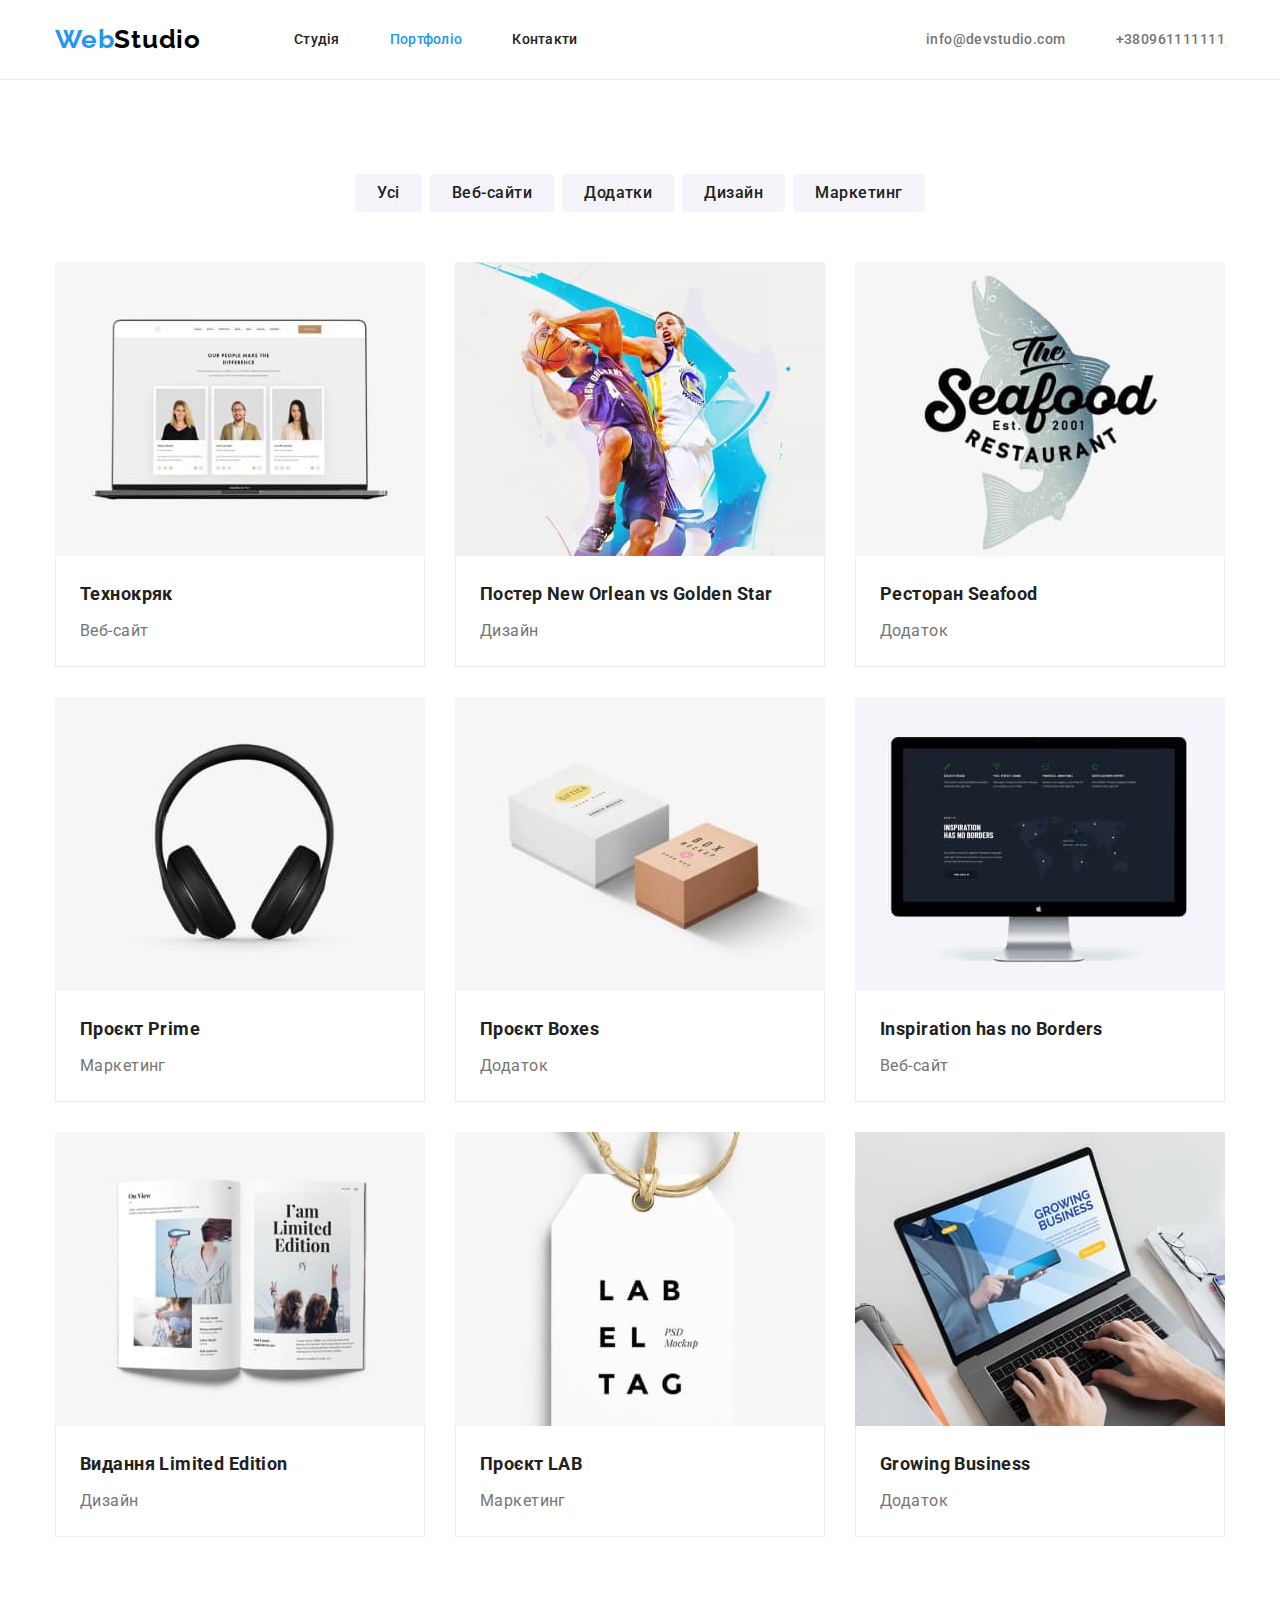
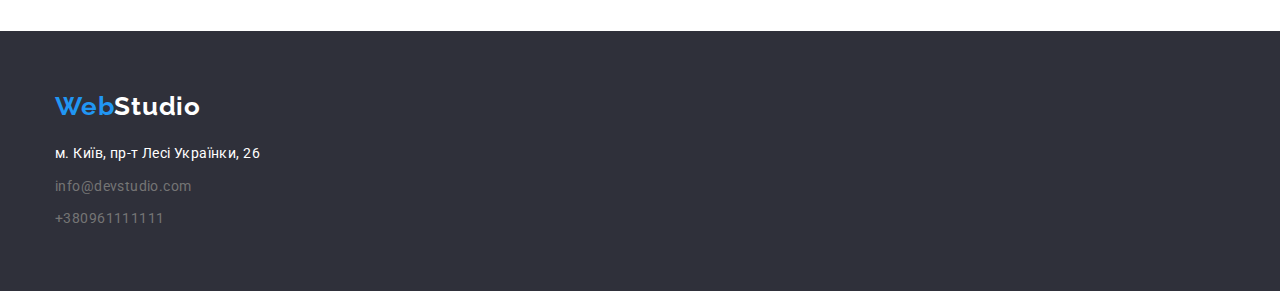
==== portfolio.html @ 1582611f "клоновано репозиторій з ДЗ-3" ====
<!DOCTYPE html>
<html lang="uk">

<head>
    <meta charset="UTF-8">
    <meta http-equiv="X-UA-Compatible" content="IE=edge">
    <meta name="viewport" content="width=device-width, initial-scale=1.0">
    
    <title>Портфоліо</title>
    <link rel="preconnect" href="https://fonts.googleapis.com">
    <link rel="preconnect" href="https://fonts.gstatic.com" crossorigin>
    <link href="https://fonts.googleapis.com/css2?family=Raleway:wght@700&family=Roboto:wght@400;500;700;900&display=swap" rel="stylesheet">
    <link rel="stylesheet" href="https://cdnjs.cloudflare.com/ajax/libs/modern-normalize/1.1.0/modern-normalize.min.css">
    <link rel="stylesheet" href="./css/style.css" />
</head>

<body class="body">
    <!--Шапка-->
    <header class="header-container">
        <div class="container container-items">
            <a class="logoweb link" href="./index.html">Web<span class="logostudio">Studio</span>
            </a>
    
            <nav class="navigation">
                <ul class="navigation-items">
                    <li><a class="navigation-link link" href="./index.html">Студія</a></li>
                    <li><a class="navigation-link link current" href="./portfolio.html">Портфоліо</a></li>
                    <li><a class="navigation-link link" href="">Контакти</a></li>
                </ul>
            </nav>
    
            <ul class="header-contacts">
                <li><a class="header-mail link" href=mailto:info@devstudio.com>info@devstudio.com</a></li>
                <li><a class="header-tel link" href=tel:+380961111111>+380961111111</a></li>
            </ul>
        </div>
    </header>

    <main>
        
        <!--Фільтр-->
        <section class="allworks section">
            <div class="container">
            <h1 class="visually-hidden">Наші роботи</h1>
            <ul class="filterbuttons">
                <li class="filterbutton-item"><button type="button" class="filterbutton">Усі</button></li>
                <li class="filterbutton-item"><button type="button" class="filterbutton">Веб-сайти</button></li>
                <li class="filterbutton-item"><button type="button" class="filterbutton">Додатки</button></li>
                <li class="filterbutton-item"><button type="button" class="filterbutton">Дизайн</button></li>
                <li class="filterbutton-item"><button type="button" class="filterbutton">Маркетинг</button></li>
            </ul>

        <!--Всі роботи-->
            
            <ul class="example-items">
                <li class="example">
                    <a class="link" href="">
                    <img src="./images/workphoto1.jpg" alt="зображення веб-сайт" width="370">
                        <div class="exampletext">
                            <h2 class="allworks-titles">Технокряк</h2>
                            <p class="allworks-p">Веб-сайт</p>
                        </div>
                    </a>
                </li>
                <li class="example">
                    <a class="link" href="">
                    <img src="./images/workphoto2.jpg" alt="зображення дизайн" width="370">
                        <div class="exampletext">
                            <h2 class="allworks-titles">Постер New Orlean vs Golden Star</h2>
                            <p class="allworks-p">Дизайн</p>
                        </div>
                    </a>
                </li>
                <li class="example">
                    <a class="link" href="/">
                    <img src="./images/workphoto3.jpg" alt="зображення додаток" width="370">
                        <div class="exampletext">
                            <h2 class="allworks-titles">Ресторан Seafood</h2>
                            <p class="allworks-p">Додаток</p>
                        </div>
                    </a>
                </li>
                <li class="example">
                    <a class="link" href="/">
                    <img src="./images/workphoto4.jpg" alt="зображення маркетинг" width="370">
                        <div class="exampletext">
                            <h2 class="allworks-titles">Проєкт Prime</h2>
                            <p class="allworks-p">Маркетинг</p>
                        </div>
                    </a>
                </li class="example">
                <li class="example">
                    <a class="link" href="/">
                    <img src="./images/workphoto5.jpg" alt="зображення додаток" width="370">
                        <div class="exampletext">
                            <h2 class="allworks-titles">Проєкт Boxes</h2>
                            <p class="allworks-p">Додаток</p>
                        </div>
                    </a>
                </li>
                <li class="example">
                    <a class="link" href="/">
                    <img src="./images/workphoto6.jpg" alt="зображення веб-сайт" width="370">
                        <div class="exampletext">
                            <h2 class="allworks-titles">Inspiration has no Borders</h2>
                            <p class="allworks-p">Веб-сайт</p>
                        </div>
                    </a>
                </li>
                <li class="example">
                    <a class="link" href="/">
                    <img src="./images/workphoto7.jpg" alt="зображення дизайн" width="370">
                        <div class="exampletext">
                            <h2 class="allworks-titles">Видання Limited Edition</h2>
                        <p class="allworks-p">Дизайн</p>
                        </div>
                    </a>
                </li>
                <li class="example">
                    <a class="link" href="/">
                    <img src="./images/workphoto8.jpg" alt="зображення маркетинг" width="370">
                        <div class="exampletext">
                            <h2 class="allworks-titles">Проєкт LAB</h2>
                            <p class="allworks-p">Маркетинг</p>
                        </div>
                    </a>
                </li>
                <li class="example">
                    <a class="link" href="/">
                    <img src="./images/workphoto9.jpg" alt="зображення додаток" width="370">
                        <div class="exampletext">
                            <h2 class="allworks-titles">Growing Business</h2>
                            <p class="allworks-p">Додаток</p>
                        </div>
                    </a>
                </li>
            </ul>
            </div>
        </section>
    </main>

    <!--Підвал-->
    <footer class="footer">
        <div class="container">
            <a class="footer-logoweb link" href="./index.html">Web<span class="footer-logostudio">Studio</span>
            </a>
            <address>
                <ul>
                    <li class="contactlist-item"><a class="contact-link link" href="https://goo.gl/maps/CPtrU1FHBa2aNyZL9"
                            target="_blank" rel="noopener noreferrer nofollow">
                            м. Київ, пр-т Лесі Українки, 26</a></li>
                    <li class="contactlist-item">
                        <a class="contact-list link" href="mailto:info@devstudio.com">info@devstudio.com</a>
                    </li>
                    <li class="contactlist-item"><a class="contact-list link" href="tel:+380961111111">+380961111111</a></li>
                </ul>
            </address>
        </div>
    </footer>
    
    
    </body>
    
    </html>
---- css/style.css ----
:root {
    --titletext-color: #212121;
    --p-color: #757575;
    --hover-color: #2196F3;
    --textwhite-color: #ffffff;
    --backgroundfilter-color: #EEEEEE;
       
    --noname-color: #000000;
    --noname-color: #F5F4FA;
    --noname-color: #FFFFFF 60%;
    --noname-color: #2F303A;
    --headerline-color: #ECECEC;
}

body{
    font-family: 'Roboto', 'Raleway', sans-serif;
    background-color: #ffffff;
    color: #757575;
    font-size: 14px;
    letter-spacing: 0.03em;
}

ul,h2,p{
    list-style: none;
    margin: 0;
    padding: 0;
}

img{
    display: block;
    margin: 0;
    padding: 0;
    max-width: 100%;
    height: auto;
}

.section{
    padding-top: 94px;
    padding-bottom: 94px;
}

.container{
    margin-left: auto;
    margin-right: auto;
    width: 1200px;
    padding: 0 15px;
}

.link{
    text-decoration: none;
}
.visually-hidden {
    position: absolute;
    width: 1px;
    height: 1px;
    margin: -1px;
    border: 0;
    padding: 0;
    white-space: nowrap;
    clip-path: inset(100%);
    clip: rect(0 0 0 0);
    overflow: hidden;
}

.secondary-title{
    font-weight: 700;
    font-size: 36px;
    line-height: 1.16;
    color: var(--titletext-color);
    margin-top: 0;
    margin-bottom: 50px;
    text-align: center;
}

.logoweb{
    font-family: 'Raleway';
    font-weight: 700;
    font-size: 26px;
    line-height: 1.19;
    letter-spacing: 0.03em;
    color: #2196F3;
}
.logostudio{
    color: #000000;
}

.navigation{
margin-left: 93px;
}
.navigation-items{
    font-weight: 500;
    font-size: 14px;
    line-height: 1.14;
    letter-spacing: 0.02em;
    color: var(--titletext-color);
    display: flex;
    gap: 50px;
}

.navigation-link{
    font-weight: 500;
    font-size: 14px;
    line-height: 1.14;
    letter-spacing: 0.02em;
    color: var(--titletext-color);
    padding-top: 32px;
    padding-bottom: 32px;
}
.navigation-link:hover,
.navigation-link:focus{
    color: var(--hover-color);
}
.current{
   color: #2196F3;
}


.contact-list:hover,
.contact-list:focus,
.contact-link:hover,
.contact-link:focus,
.header-mail:hover,
.header-mail:focus,
.header-tel:hover,
.header-tel:focus{
    color: var(--hover-color);
}
.header-contacts{
    display: flex;
    margin-left: auto;
    gap: 50px;
}
.header-mail,
.header-tel{
    font-style: normal;
    font-weight: 500;
    font-size: 14px;
    line-height: 1.71;
    letter-spacing: 0.03em;
    color: var(--p-color);
    padding-top: 32px;
    padding-bottom: 32px;
}
.header-container{
    display: flex;
    border-bottom: 1px solid var(--headerline-color);
    height: 80px;
}
.container-items{
    display: flex;
    align-items: center;
}

.hero{
    background-color: #2F303A;
    padding: 200px 0;
    
}
.herotext{
    font-weight: 900;
    font-size: 44px;
    line-height: 1.36;
    letter-spacing: 0.06em;
    text-transform: uppercase;
    text-align: center;
    width: 696px;
    color: var(--textwhite-color);
    margin-top: 0;
    margin-bottom: 30px;
    margin-left: auto;
    margin-right: auto;
}

.button{
    font-family: inherit;
    background: #2196F3;     
    font-weight: 700;
    font-size: 16px;
    line-height: 1.87;
    letter-spacing: 0.06em;
    color: var(--textwhite-color);
    cursor: pointer;
    padding: 10px 32px;
    border: 0;
    border-radius: 4px;  
    display: block;
    margin-left: auto;
    margin-right: auto;
}

.button:hover,
.button:focus{
    background: #188CE8;;
}

.benefits-titles{
    font-weight: 700;
    font-size: 14px;
    line-height: 1.14;
    letter-spacing: 0.03em;
    text-transform: uppercase;
    color: var(--titletext-color);
    margin-top: 0;
    margin-bottom: 10px;
    padding: 0;
}
.benefits-p{
    font-weight: 400;
    font-size: 14px;
    line-height: 1.71;
    letter-spacing: 0.03em;
}
.benefits-container{
    width: 270px;
}
.benefits-items{
    display: flex;
    justify-content: space-between;
}
.benefits-container:not(:first-child){
    margin-left: 30px;
}
.ourteamtext{
    padding: 30px 0;
}
.ourteam-titles{
    font-weight: 500;
    font-size: 16px;
    line-height: 1.18;
    letter-spacing: 0.03em;
    color: var(--titletext-color);
    margin-top: 0;
    margin-bottom: 10px;
}
.ourworks{
    padding-top: 0;
}
.works-items{
    display: flex;
    justify-content: space-between;
}
.works-item:not(:first-child) {
    margin-left: 30px;
}
.ourteam{
    background-color: #F5F4FA;
}
.ourteam-p{
    font-weight: 400;
    font-size: 16px;
    line-height: 1.18;
    letter-spacing: 0.03em;
}
.specialist {
    width: 270px;
    text-align: center;
    background: #FFFFFF;
    box-shadow: 0px 1px 3px rgba(0, 0, 0, 0.12), 0px 1px 1px rgba(0, 0, 0, 0.14), 0px 2px 1px rgba(0, 0, 0, 0.2);
    border-radius: 0px 0px 4px 4px;
}
.specialist:not(:first-child) {
    margin-left: 30px;
}
.specialists{
    display: flex;
}

.example-items{
    display: flex;
    flex-wrap: wrap;
}
.example{
width: 370px;
margin-left: 30px;
margin-bottom: 30px;
}
.example:nth-child(3n+1){
margin-left: 0;
}
.example:nth-child(n+7) {
    margin-bottom: 0;}
.exampletext{
    padding: 20px 24px;
    border: 1px solid var(--backgroundfilter-color);
    border-top: none;
}
.filterbuttons{
    display: flex;
    margin-bottom: 50px;
    justify-content: center;
}
.filterbutton-item:not(:first-child) {
    margin-left: 8px;
}
.filterbutton{
    font-family: inherit;
    font-weight: 500;
    font-size: 16px;
    line-height: 1.62;
    text-align: center;
    letter-spacing: 0.03em;
    background-color: #F5F4FA;
    color: var(--titletext-color);
    cursor: pointer;
    border-radius: 4px;
    border: 0;
    padding: 6px 22px;
}
.filterbutton:hover,
.filterbutton:focus{
    background-color: #2196F3;
    color: var(--textwhite-color);
}
 
.footer{
    background-color: #2F303A;
    padding: 60px 0;
}
.footer-logoweb{
font-family: 'Raleway';
font-weight: 700;
font-size: 26px;
line-height: 1.19;
letter-spacing: 0.03em;
color: #2196F3;
margin-bottom: 20px;
display: block;
}
.footer-logostudio {
    color: var(--textwhite-color);
}

.logostudio-footer{
    font-family: 'Raleway';
    font-weight: 700;
    font-size: 26px;
    line-height: 1.19;
    letter-spacing: 0.03em;
    color: var(--textwhite-color);
}
.contact-list {
    font-style: normal;
    font-weight: 400;
    font-size: 14px;
    line-height: 1.71;
    letter-spacing: 0.03em;
    color: var(--p-color);
    display: block;
}
.contactlist-item:not(:first-child) {
    margin-top: 9px;
}
.contact-link {
    font-style: normal;
    font-weight: 400;
    font-size: 14px;
    line-height: 1.71;
    letter-spacing: 0.03em;
    color: var(--textwhite-color);
}

.allworks-titles{
font-style: normal;
font-weight: 700;
font-size: 18px;
line-height: 2;
color: var(--titletext-color);
margin-bottom: 4px;
}

.allworks-p{
font-weight: 400;
font-size: 16px;
line-height: 1.87;
color: var(--p-color);
}
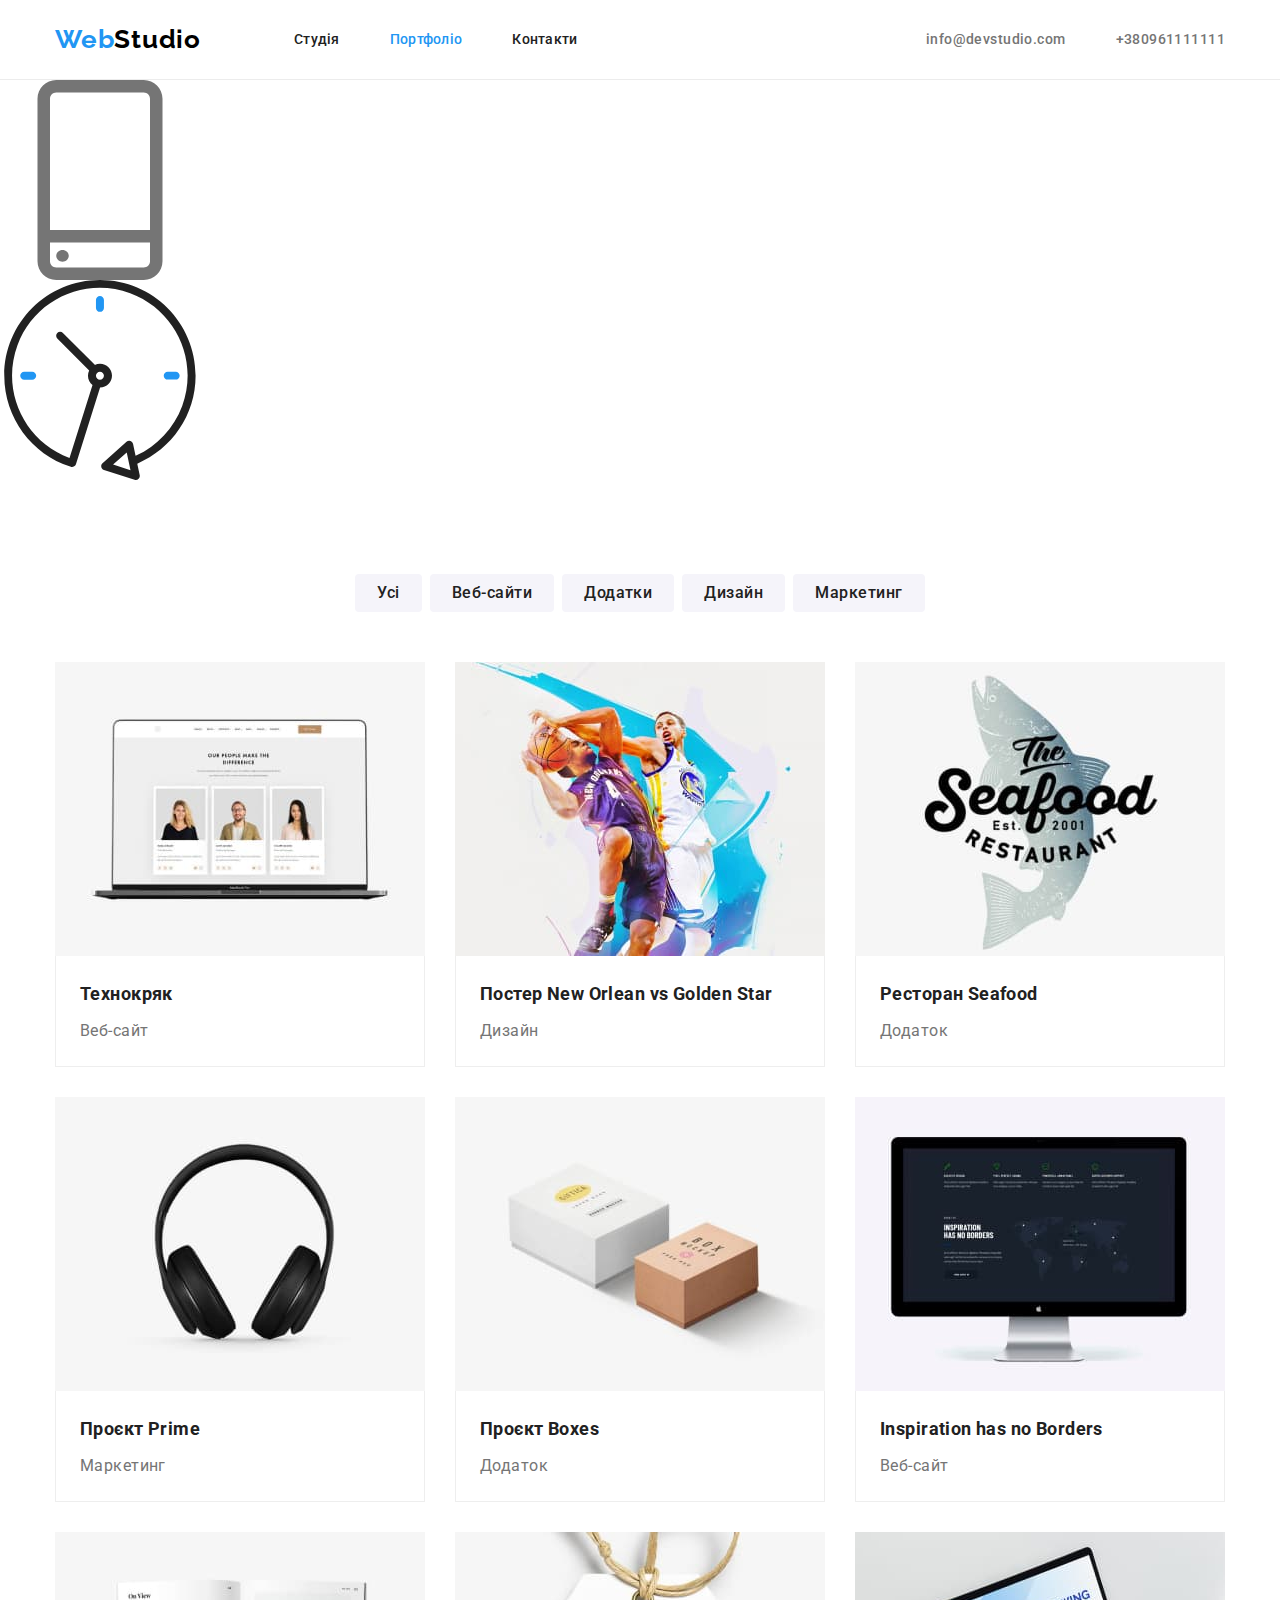
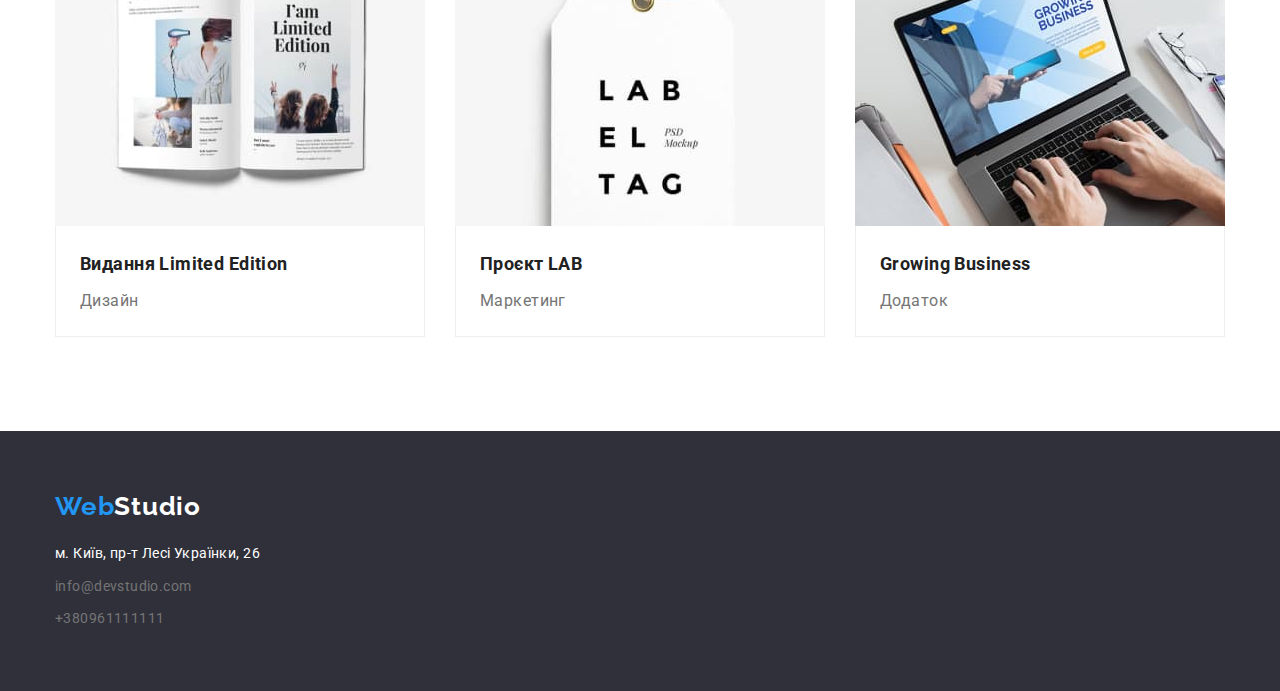
==== commit 40f42ae8: "додано іконку" ====
--- a/portfolio.html
+++ b/portfolio.html
@@ -1,11 +1,9 @@
 <!DOCTYPE html>
 <html lang="uk">
-
 <head>
     <meta charset="UTF-8">
     <meta http-equiv="X-UA-Compatible" content="IE=edge">
     <meta name="viewport" content="width=device-width, initial-scale=1.0">
-    
     <title>Портфоліо</title>
     <link rel="preconnect" href="https://fonts.googleapis.com">
     <link rel="preconnect" href="https://fonts.gstatic.com" crossorigin>
@@ -28,14 +26,23 @@
                     <li><a class="navigation-link link" href="">Контакти</a></li>
                 </ul>
             </nav>
-    
+            
             <ul class="header-contacts">
                 <li><a class="header-mail link" href=mailto:info@devstudio.com>info@devstudio.com</a></li>
                 <li><a class="header-tel link" href=tel:+380961111111>+380961111111</a></li>
             </ul>
         </div>
     </header>
-
+    <div>
+        <svg class="svg-icon">
+            <use href="./images/symbol-defs.svg#icon-tel"></use>
+        </svg>
+    </div>
+    <div>
+        <svg class="svg-icon">
+            <use href="./images/symbol-defs.svg#icon-clock"></use>
+        </svg>
+    </div>
     <main>
         
         <!--Фільтр-->
--- a/css/style.css
+++ b/css/style.css
@@ -130,6 +130,11 @@
     margin-left: auto;
     gap: 50px;
 }
+.svg-icon{
+    width: 200px;
+    height: 200px;
+    display: flex;
+}
 .header-mail,
 .header-tel{
     font-style: normal;
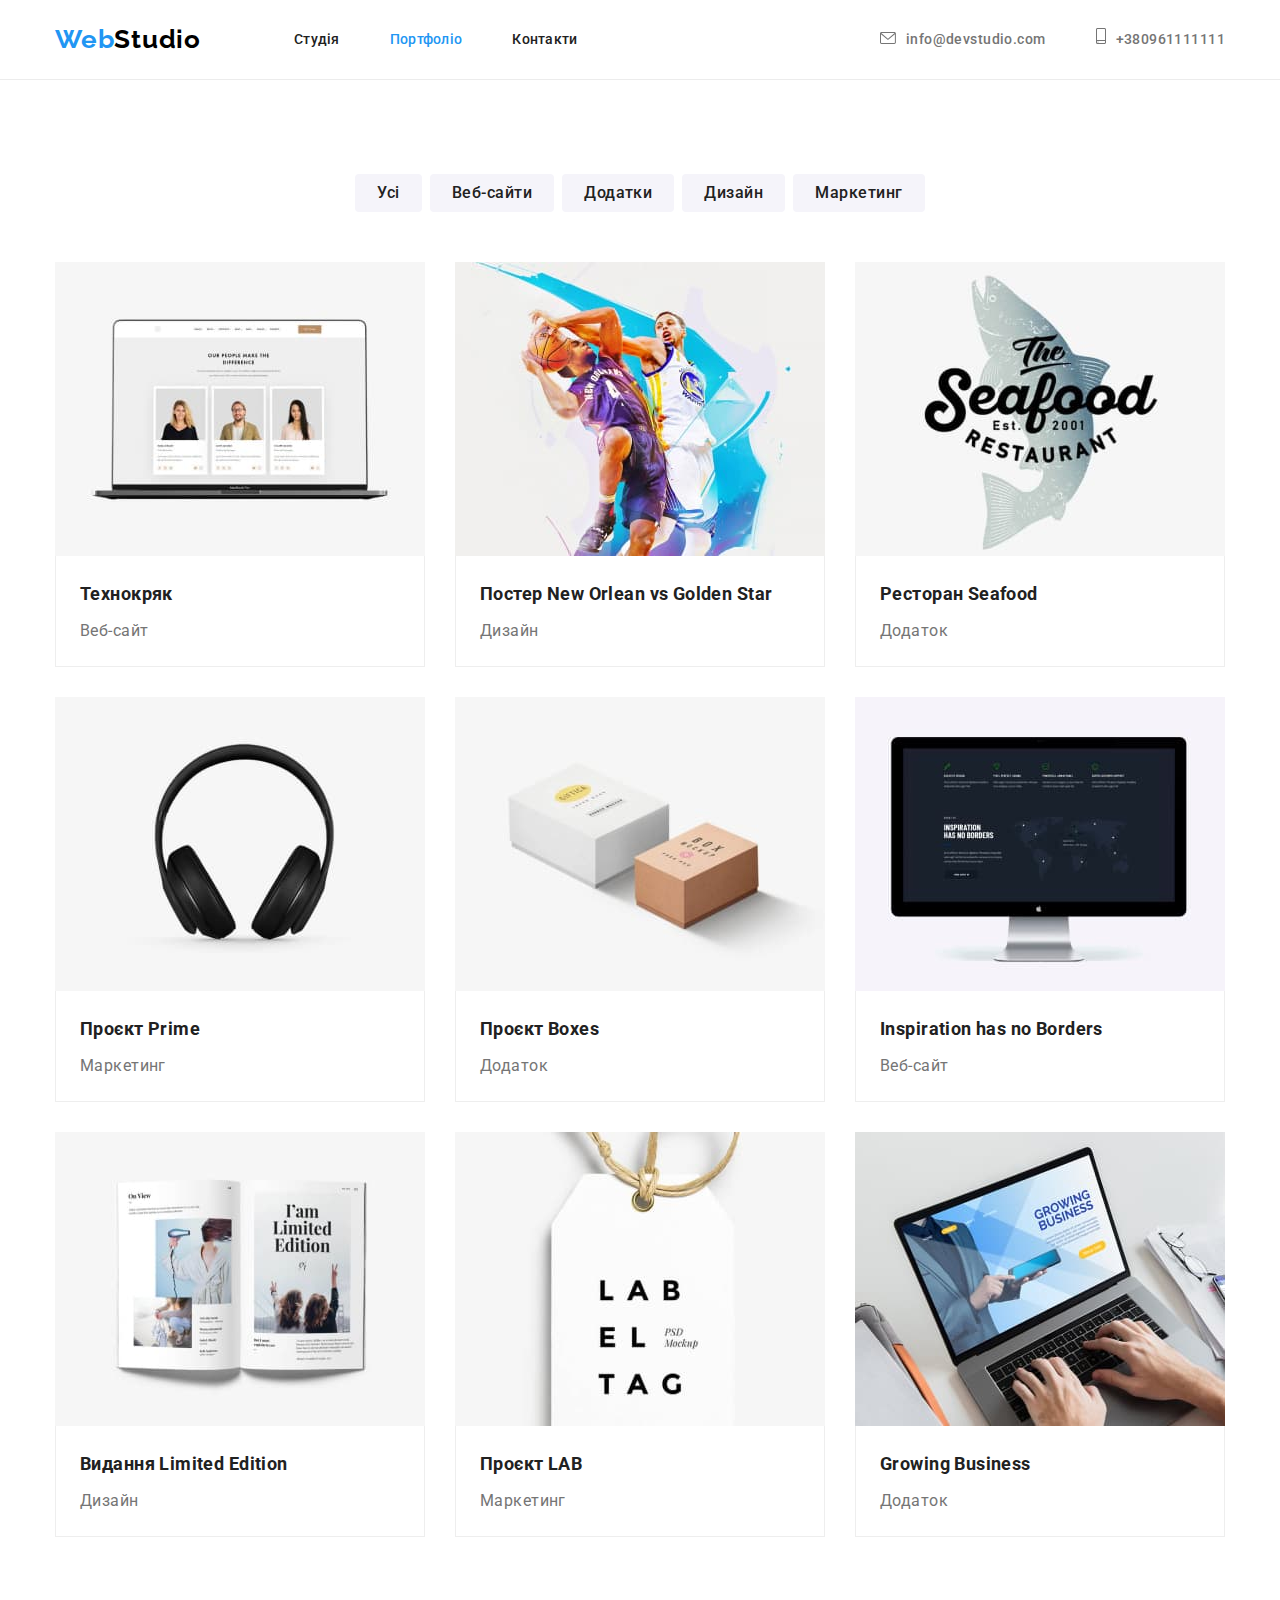
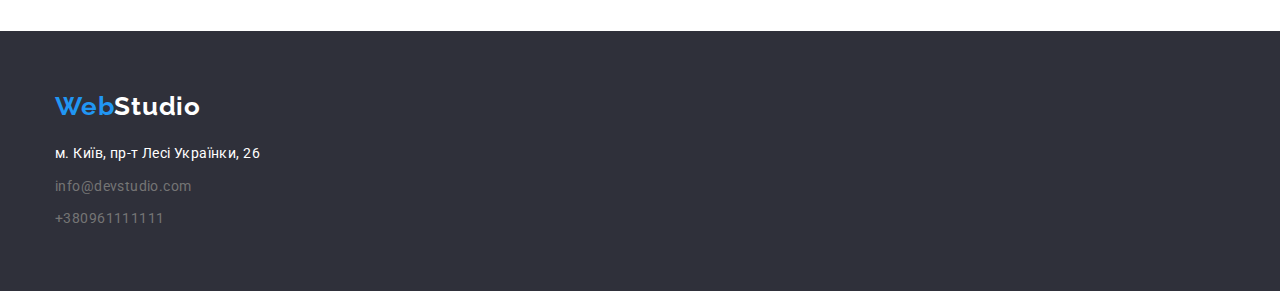
==== commit 6a837f54: "початкове оформлення іконок" ====
--- a/portfolio.html
+++ b/portfolio.html
@@ -28,21 +28,24 @@
             </nav>
             
             <ul class="header-contacts">
-                <li><a class="header-mail link" href=mailto:info@devstudio.com>info@devstudio.com</a></li>
-                <li><a class="header-tel link" href=tel:+380961111111>+380961111111</a></li>
+                <li>
+                    <a class="header-mail link" href=mailto:info@devstudio.com>
+                        <svg class="headermail-icon">
+                        <use href="./images/symbol-defs.svg#icon-envelope"></use>
+                        </svg>info@devstudio.com
+                    </a>
+                </li>
+                <li>
+                    <a class="header-tel link" href=tel:+380961111111>
+                        <svg class="headertel-icon">
+                        <use href="./images/symbol-defs.svg#icon-tel"></use>
+                        </svg>+380961111111
+                    </a>
+                </li>
             </ul>
         </div>
     </header>
-    <div>
-        <svg class="svg-icon">
-            <use href="./images/symbol-defs.svg#icon-tel"></use>
-        </svg>
-    </div>
-    <div>
-        <svg class="svg-icon">
-            <use href="./images/symbol-defs.svg#icon-clock"></use>
-        </svg>
-    </div>
+    
     <main>
         
         <!--Фільтр-->
--- a/css/style.css
+++ b/css/style.css
@@ -114,7 +114,10 @@
    color: #2196F3;
 }
 
-
+.headermail-icon:hover,
+.headertel-icon:hover,
+.headermail-icon:focus,
+.headertel-icon:focus,
 .contact-list:hover,
 .contact-list:focus,
 .contact-link:hover,
@@ -124,17 +127,32 @@
 .header-tel:hover,
 .header-tel:focus{
     color: var(--hover-color);
-}
+    fill: var(--hover-color);
+}
+
 .header-contacts{
     display: flex;
     margin-left: auto;
     gap: 50px;
-}
-.svg-icon{
-    width: 200px;
-    height: 200px;
-    display: flex;
-}
+    align-items: center;
+}
+.headermail-icon{
+    width: 16px;
+    height: 12px;
+    margin-right: 10px;
+    fill: #757575;
+    cursor: pointer;
+}
+.headertel-icon{
+    width: 10px;
+    height: 16px;
+    margin-right: 10px;
+    fill: #757575;
+    cursor: pointer;
+}
+
+
+
 .header-mail,
 .header-tel{
     font-style: normal;
@@ -145,6 +163,7 @@
     color: var(--p-color);
     padding-top: 32px;
     padding-bottom: 32px;
+  
 }
 .header-container{
     display: flex;
@@ -157,7 +176,13 @@
 }
 
 .hero{
-    background-color: #2F303A;
+    height: 600px;
+    max-width: 1600px;
+    margin-left: auto;
+    margin-right: auto;
+    background: rgba(47, 48, 58, 0.4);
+    background-image: url('../images/herosq.jpg');
+    
     padding: 200px 0;
     
 }
@@ -224,6 +249,18 @@
 }
 .benefits-container:not(:first-child){
     margin-left: 30px;
+}
+.benefits-iconbox{
+    width: 270px;
+    height: 120px;
+    background-color: #F5F4FA;
+    margin-bottom: 30px;
+}
+.benefits-icon{
+    width: 70px;
+    height: 70px;
+    margin: 25px 100px;
+
 }
 .ourteamtext{
     padding: 30px 0;
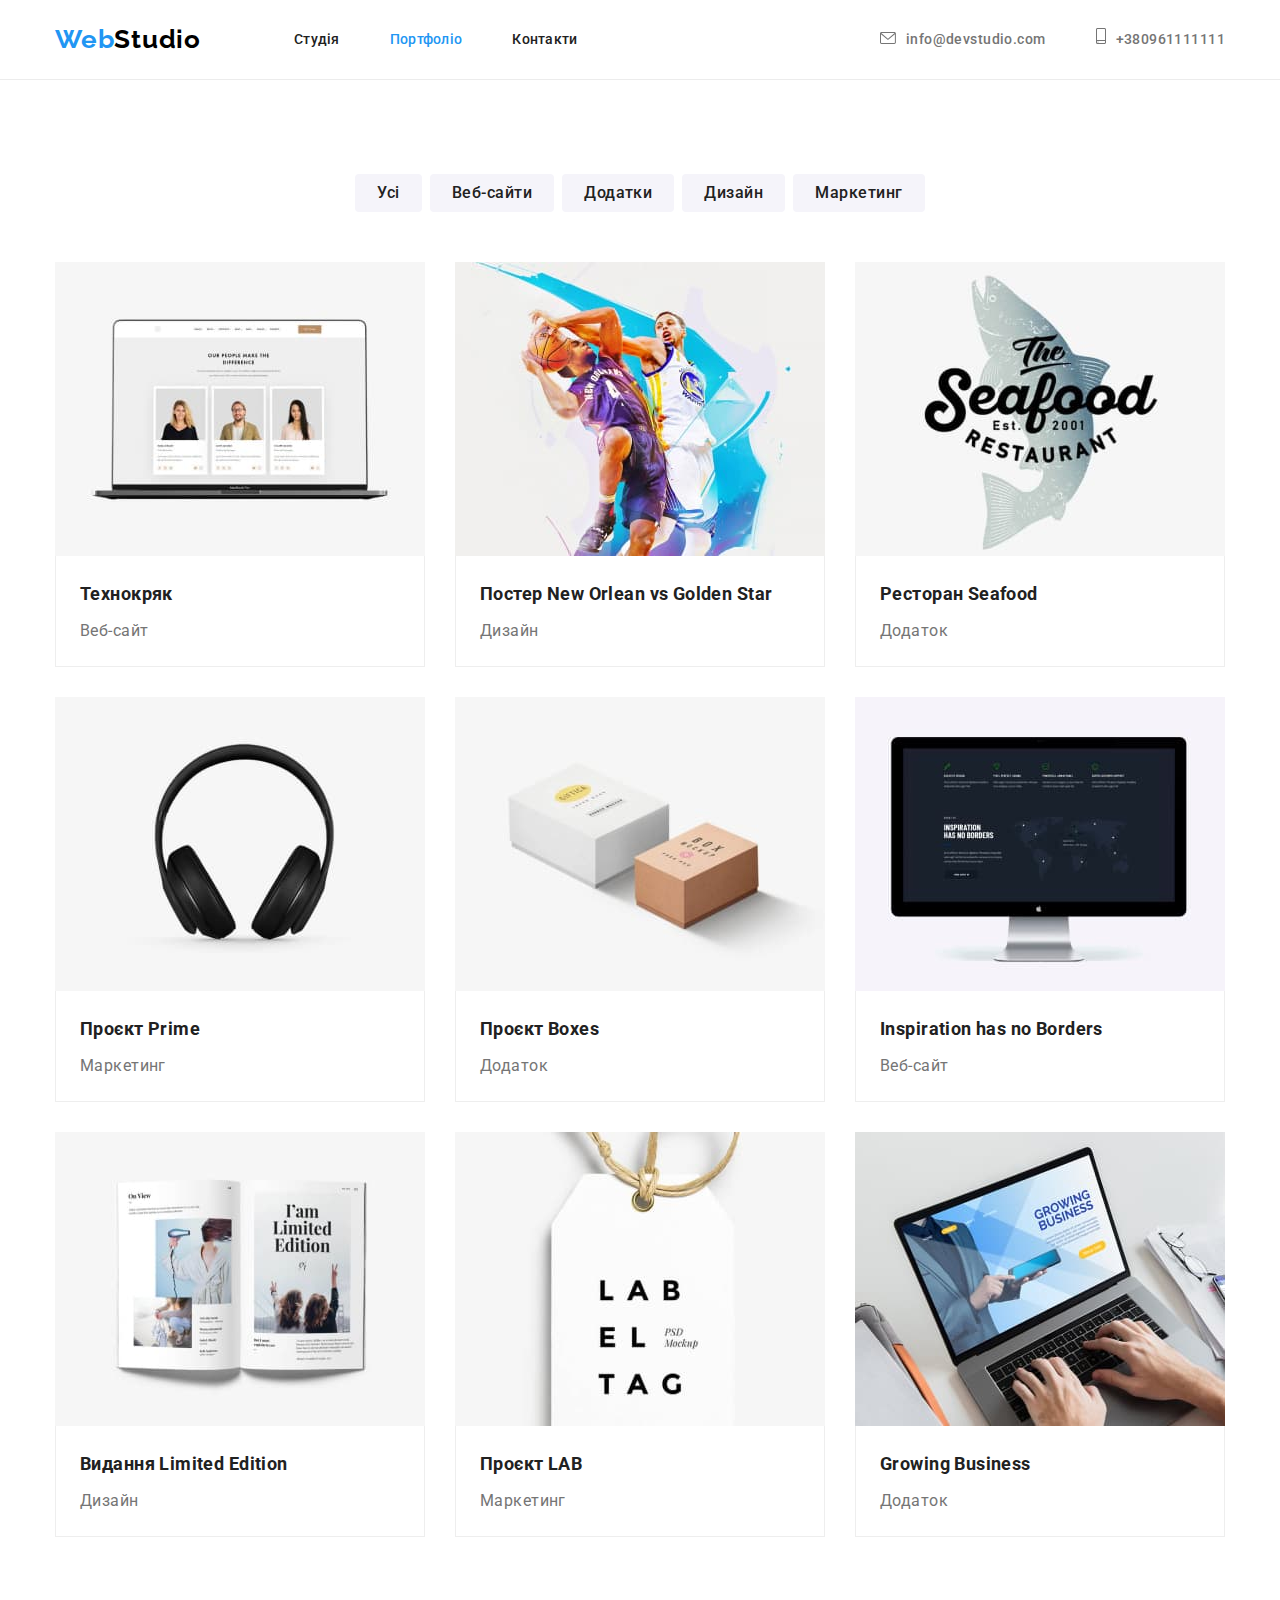
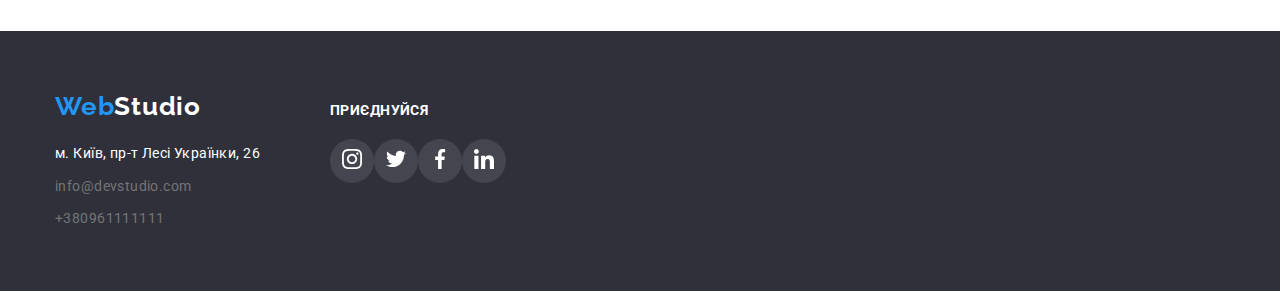
==== commit 3bb54961: "виконано дз-4" ====
--- a/portfolio.html
+++ b/portfolio.html
@@ -152,19 +152,74 @@
     <!--Підвал-->
     <footer class="footer">
         <div class="container">
-            <a class="footer-logoweb link" href="./index.html">Web<span class="footer-logostudio">Studio</span>
-            </a>
-            <address>
-                <ul>
-                    <li class="contactlist-item"><a class="contact-link link" href="https://goo.gl/maps/CPtrU1FHBa2aNyZL9"
-                            target="_blank" rel="noopener noreferrer nofollow">
-                            м. Київ, пр-т Лесі Українки, 26</a></li>
-                    <li class="contactlist-item">
-                        <a class="contact-list link" href="mailto:info@devstudio.com">info@devstudio.com</a>
-                    </li>
-                    <li class="contactlist-item"><a class="contact-list link" href="tel:+380961111111">+380961111111</a></li>
-                </ul>
-            </address>
+            <div class="footer-conteiner">
+                <div class="footer-contacts">
+                    <a class="footer-logoweb link" href="./index.html">Web<span class="footer-logostudio">Studio</span>
+                    </a>
+                    <address>
+                        <ul>
+                            <li class="contactlist-item">
+                                <a class="contact-link link" href="https://goo.gl/maps/CPtrU1FHBa2aNyZL9" target="_blank"
+                                    rel="noopener noreferrer nofollow">
+                                    м. Київ, пр-т Лесі Українки, 26</a>
+                            </li>
+                            <li class="contactlist-item">
+                                <a class="contact-list link" href="mailto:info@devstudio.com">info@devstudio.com</a>
+                            </li>
+                            <li class="contactlist-item">
+                                <a class="contact-list link" href="tel:+380961111111">+380961111111</a>
+                            </li>
+                        </ul>
+                    </address>
+                </div>
+    
+                <div class="footer-enjoy">
+                    <p>Приєднуйся</p>
+                    <ul class="footer-icons">
+                        <li class="footer-icon">
+                            <a class="footerlink" href="https://www.instagram.com/">
+                                <button class="footerlink-button">
+                                    <svg class="footertlink-icon">
+                                        <use href="./images/symbol-defs.svg#icon-instagram">
+                                        </use>
+                                    </svg>
+    
+                                </button>
+                            </a>
+                        </li>
+                        <li class="footer-icon">
+                            <a class="footerlink" href="https://twitter.com/">
+                                <button class="footerlink-button">
+                                    <svg class="footertlink-icon">
+                                        <use href="./images/symbol-defs.svg#icon-twitter">
+                                        </use>
+                                    </svg>
+                                </button>
+                            </a>
+                        </li>
+                        <li class="footer-icon">
+                            <a class="footerlink" href="https://www.facebook.com/">
+                                <button class="footerlink-button">
+                                    <svg class="footertlink-icon">
+                                        <use href="./images/symbol-defs.svg#icon-facebook">
+                                        </use>
+                                    </svg>
+                                </button>
+                            </a>
+                        </li>
+                        <li class="footer-icon">
+                            <a class="footerlink" href="https://www.linkedin.com/">
+                                <button class="footerlink-button">
+                                    <svg class="footertlink-icon">
+                                        <use href="./images/symbol-defs.svg#icon-linkedin">
+                                        </use>
+                                    </svg>
+                                </button>
+                            </a>
+                        </li>
+                    </ul>
+                </div>
+            </div>
         </div>
     </footer>
     
--- a/css/style.css
+++ b/css/style.css
@@ -140,18 +140,14 @@
     width: 16px;
     height: 12px;
     margin-right: 10px;
-    fill: #757575;
     cursor: pointer;
 }
 .headertel-icon{
     width: 10px;
     height: 16px;
     margin-right: 10px;
-    fill: #757575;
-    cursor: pointer;
-}
-
-
+    cursor: pointer;
+}
 
 .header-mail,
 .header-tel{
@@ -163,7 +159,7 @@
     color: var(--p-color);
     padding-top: 32px;
     padding-bottom: 32px;
-  
+    fill: currentColor;
 }
 .header-container{
     display: flex;
@@ -182,7 +178,6 @@
     margin-right: auto;
     background: rgba(47, 48, 58, 0.4);
     background-image: url('../images/herosq.jpg');
-    
     padding: 200px 0;
     
 }
@@ -292,6 +287,7 @@
     font-size: 16px;
     line-height: 1.18;
     letter-spacing: 0.03em;
+    margin-bottom: 16px;
 }
 .specialist {
     width: 270px;
@@ -306,6 +302,39 @@
 .specialists{
     display: flex;
 }
+.specialistlink-button{
+    display: block;
+    padding: 12px;
+    width: 44px;
+    height: 44px;
+    background-color: #ffffff;
+    border: transparent;
+    border-radius: 50px;
+    justify-content: center;
+    cursor: pointer;
+}
+.specialistlink:hover,
+.specialistlink:focus,
+.specialistlink-button:hover,
+.specialistlink-button:focus{
+    background-color: #2196F3;
+    fill: #FFFFFF;
+    
+}
+.specialistlink{
+    fill: #757575;
+}
+.specialistbutton-item:not(:first-child) {
+    margin-left: 10px;
+}
+.specialistlink-icon{
+    width: 20px;
+    height: 20px;
+}
+.specialistlink-items{
+    display: flex;
+    justify-content: center;
+}
 
 .example-items{
     display: flex;
@@ -354,6 +383,89 @@
     color: var(--textwhite-color);
 }
  
+.client-items{
+    display: flex;
+    justify-content: center;
+}
+.client-item:not(:first-child) {
+    margin-left: 30px;
+}
+.client-button{
+    width: 170px;
+    height: 92px;
+    width: 170px;
+    border: 1px solid #AFB1B8;
+    border-radius: 4px;
+    background-color: #ffffff;
+    fill: #AFB1B8;
+    cursor: pointer;
+}
+.client-button:hover{
+    border: 1px solid #2196F3;
+    fill: #2196F3;
+}
+.firstclient-icon{
+    width: 41px;
+    height: 47px;
+}.secondclient-icon{
+    width: 40px;
+    height: 52px;
+}
+.thirdclient-icon{
+    width: 43px;
+    height: 41px;
+}
+.fourthclient-icon{
+    width: 84px;
+    height: 41px;
+}
+.fifthclient-icon{
+    width: 63px;
+    height: 45px;
+}
+.sixthclient-icon{
+    width: 94px;
+    height: 44px;
+}
+.footer-conteiner{
+    display: flex;
+}
+.footer-contacts{
+    display: block;
+}
+.footer-enjoy{
+    font-weight: 700;
+    font-size: 14px;
+    line-height: 1.14;
+    letter-spacing: 0.03em;
+    text-transform: uppercase;
+    color: #FFFFFF;
+    margin-left: 70px;
+    margin-top: 12px;
+
+}
+.footer-icons{
+    display: flex;
+    margin-top: 20px;
+}
+.footerlink-button{
+    width: 44px;
+    height: 44px;
+    background: rgba(255, 255, 255, 0.1);
+    border: transparent;
+    border-radius: 50px;
+    fill: #FFFFFF;
+    cursor: pointer;
+}
+.footerlink-button:hover,
+.footerlink-button:focus {
+    background-color: #2196F3;
+    fill: #FFFFFF;
+}
+.footertlink-icon{
+    width: 20px;
+    height: 20px;
+}
 .footer{
     background-color: #2F303A;
     padding: 60px 0;
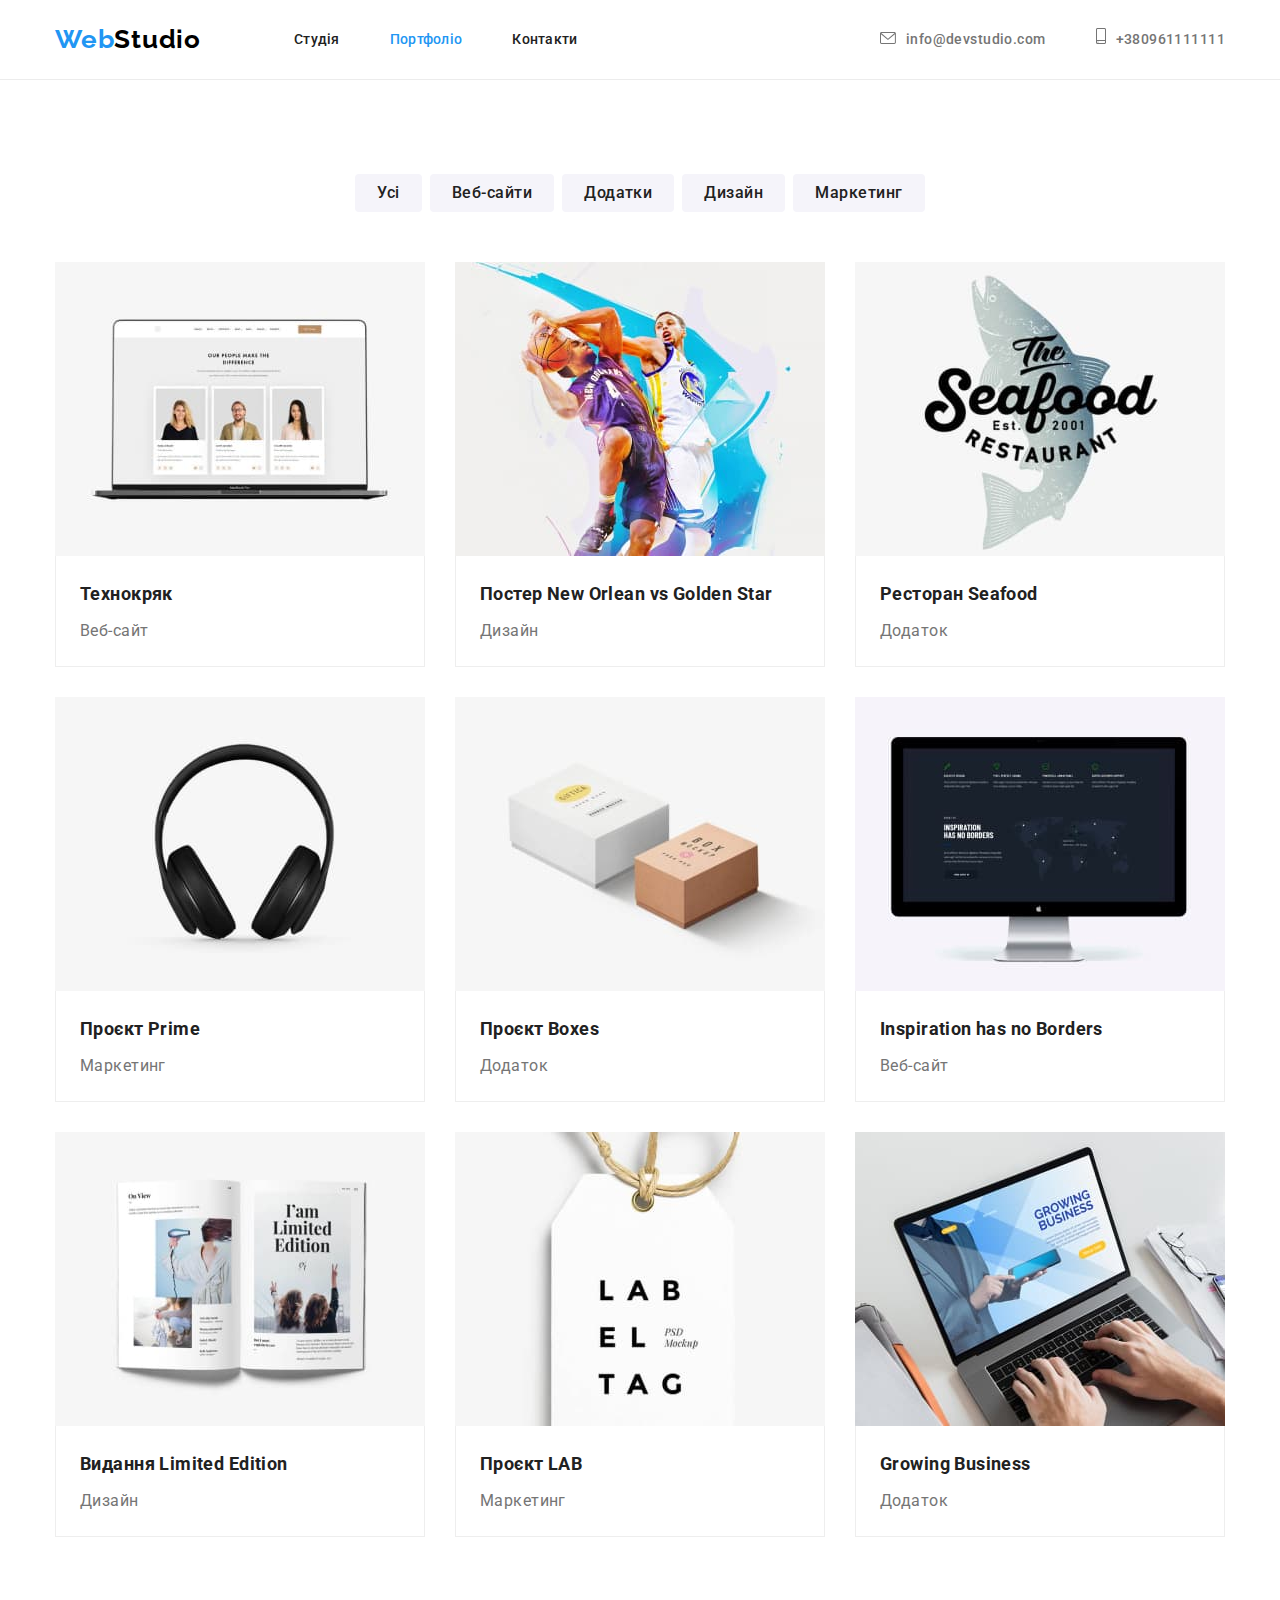
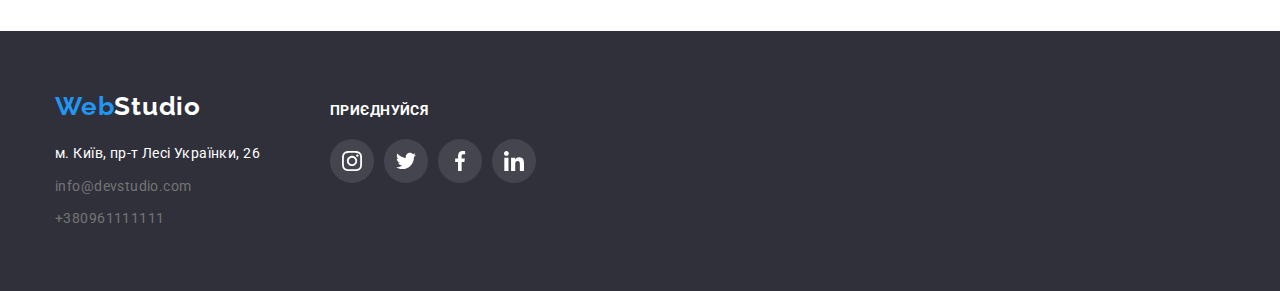
==== commit 6744f722: "виконано дз-4" ====
--- a/portfolio.html
+++ b/portfolio.html
@@ -178,43 +178,34 @@
                     <ul class="footer-icons">
                         <li class="footer-icon">
                             <a class="footerlink" href="https://www.instagram.com/">
-                                <button class="footerlink-button">
-                                    <svg class="footertlink-icon">
-                                        <use href="./images/symbol-defs.svg#icon-instagram">
-                                        </use>
-                                    </svg>
-    
-                                </button>
+                                <svg class="footertlink-icon">
+                                    <use href="./images/symbol-defs.svg#icon-instagram">
+                                    </use>
+                                </svg>
                             </a>
                         </li>
                         <li class="footer-icon">
                             <a class="footerlink" href="https://twitter.com/">
-                                <button class="footerlink-button">
-                                    <svg class="footertlink-icon">
-                                        <use href="./images/symbol-defs.svg#icon-twitter">
-                                        </use>
-                                    </svg>
-                                </button>
+                                <svg class="footertlink-icon">
+                                    <use href="./images/symbol-defs.svg#icon-twitter">
+                                    </use>
+                                </svg>
                             </a>
                         </li>
                         <li class="footer-icon">
                             <a class="footerlink" href="https://www.facebook.com/">
-                                <button class="footerlink-button">
-                                    <svg class="footertlink-icon">
-                                        <use href="./images/symbol-defs.svg#icon-facebook">
-                                        </use>
-                                    </svg>
-                                </button>
+                                <svg class="footertlink-icon">
+                                    <use href="./images/symbol-defs.svg#icon-facebook">
+                                    </use>
+                                </svg>
                             </a>
                         </li>
                         <li class="footer-icon">
                             <a class="footerlink" href="https://www.linkedin.com/">
-                                <button class="footerlink-button">
-                                    <svg class="footertlink-icon">
-                                        <use href="./images/symbol-defs.svg#icon-linkedin">
-                                        </use>
-                                    </svg>
-                                </button>
+                                <svg class="footertlink-icon">
+                                    <use href="./images/symbol-defs.svg#icon-linkedin">
+                                    </use>
+                                </svg>
                             </a>
                         </li>
                     </ul>
--- a/css/style.css
+++ b/css/style.css
@@ -302,34 +302,32 @@
 .specialists{
     display: flex;
 }
-.specialistlink-button{
+.specialistlink{
     display: block;
     padding: 12px;
     width: 44px;
     height: 44px;
-    background-color: #ffffff;
     border: transparent;
     border-radius: 50px;
+    background-color: #ffffff;
     justify-content: center;
     cursor: pointer;
-}
+    fill: #AFB1B8;
+}
+
 .specialistlink:hover,
-.specialistlink:focus,
-.specialistlink-button:hover,
-.specialistlink-button:focus{
+.specialistlink:focus{
     background-color: #2196F3;
     fill: #FFFFFF;
-    
-}
-.specialistlink{
-    fill: #757575;
-}
+}
+
 .specialistbutton-item:not(:first-child) {
     margin-left: 10px;
 }
 .specialistlink-icon{
     width: 20px;
     height: 20px;
+    
 }
 .specialistlink-items{
     display: flex;
@@ -448,23 +446,27 @@
     display: flex;
     margin-top: 20px;
 }
-.footerlink-button{
+.footer-icon{
     width: 44px;
     height: 44px;
+    padding: 12px;
     background: rgba(255, 255, 255, 0.1);
     border: transparent;
     border-radius: 50px;
     fill: #FFFFFF;
     cursor: pointer;
 }
-.footerlink-button:hover,
-.footerlink-button:focus {
+.footer-icon:not(:first-child) {
+    margin-left: 10px
+}
+.footer-icon:hover,
+.footer-icon:focus {
     background-color: #2196F3;
-    fill: #FFFFFF;
 }
 .footertlink-icon{
     width: 20px;
     height: 20px;
+    fill: #FFFFFF;
 }
 .footer{
     background-color: #2F303A;
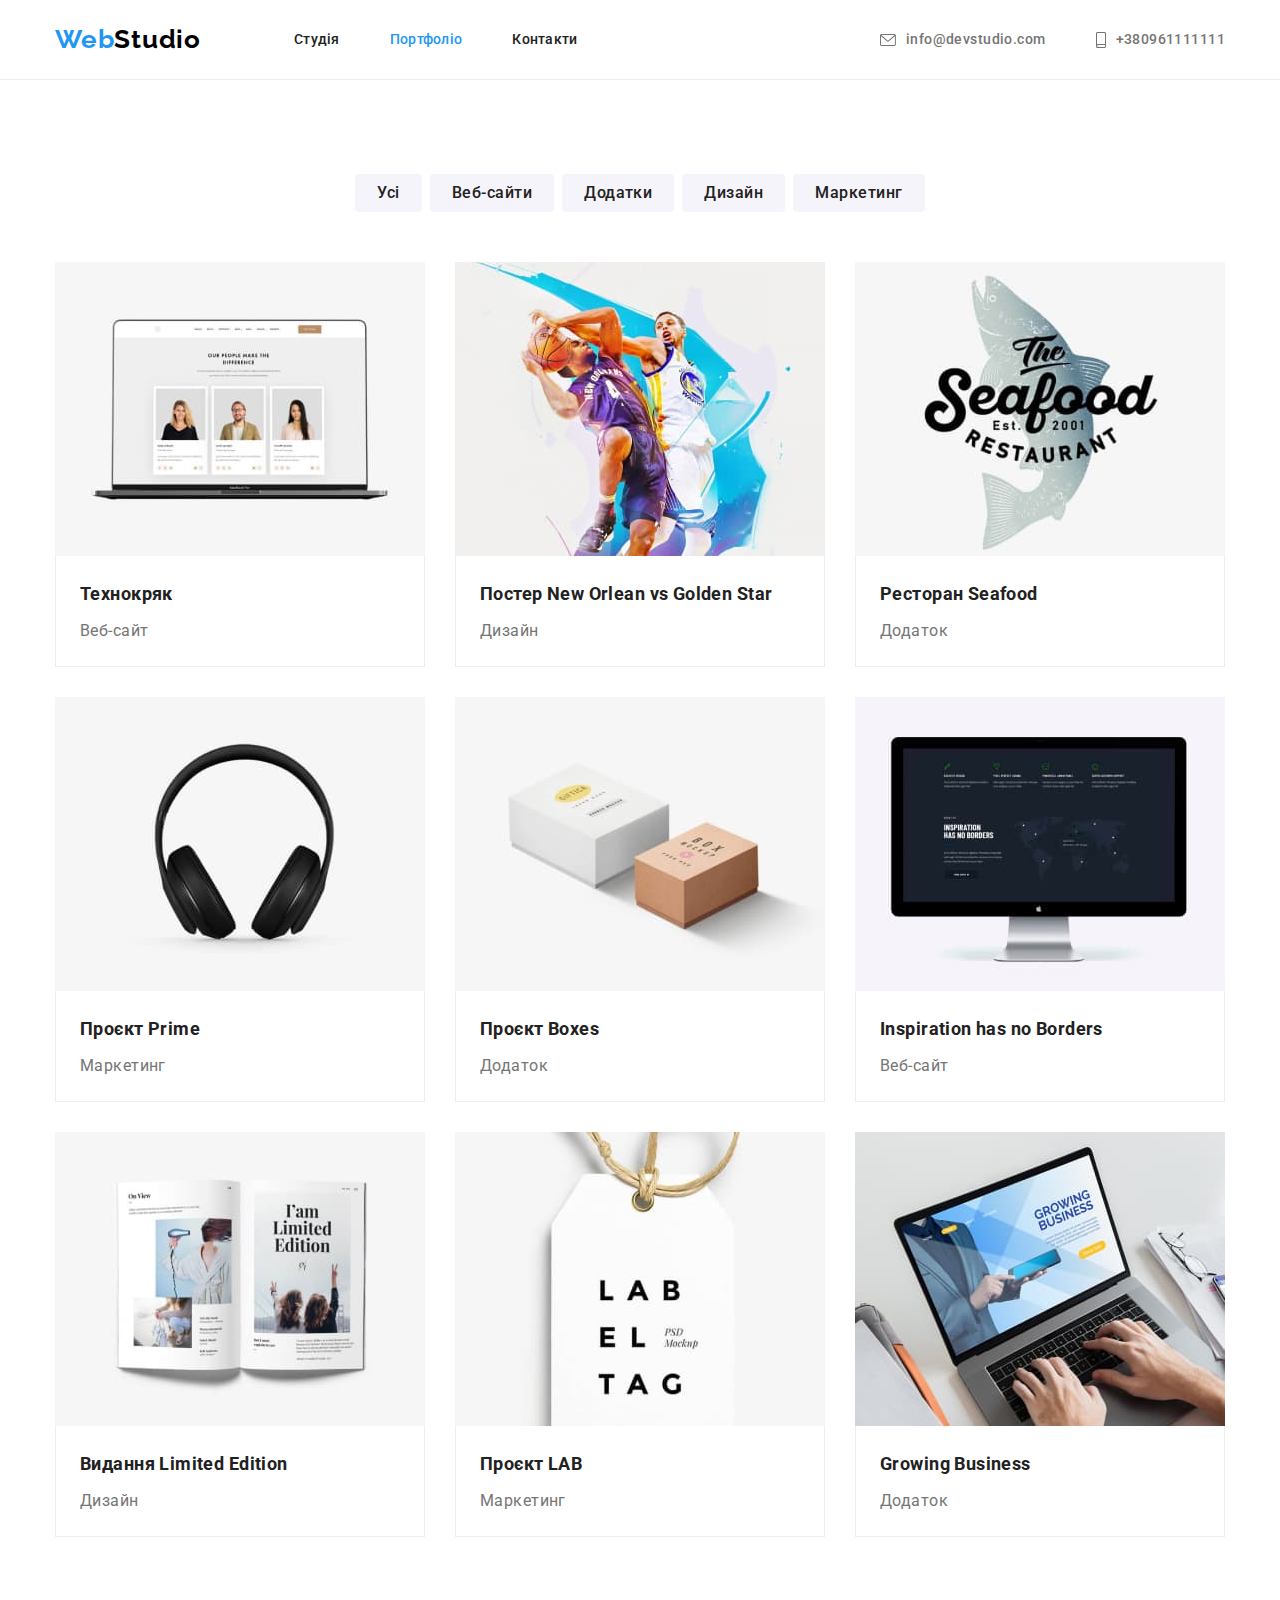
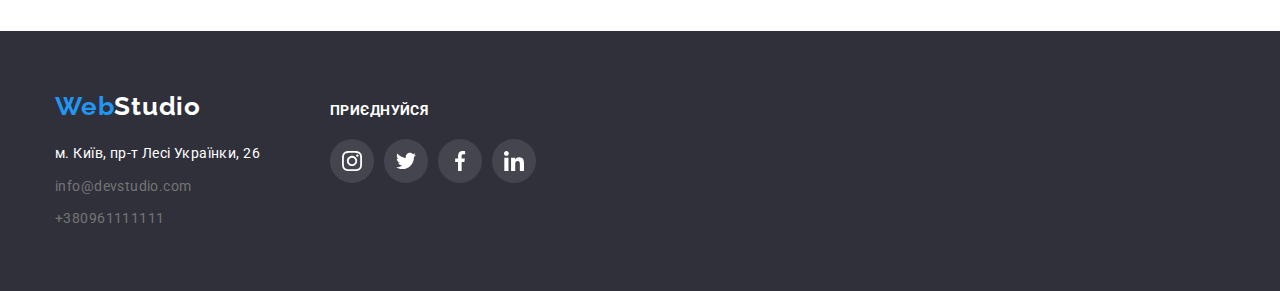
==== commit db43c2a9: "виправлено згідно зауважень ментора" ====
--- a/portfolio.html
+++ b/portfolio.html
@@ -64,7 +64,7 @@
             
             <ul class="example-items">
                 <li class="example">
-                    <a class="link" href="">
+                    <a class="link example-hover" href="">
                     <img src="./images/workphoto1.jpg" alt="зображення веб-сайт" width="370">
                         <div class="exampletext">
                             <h2 class="allworks-titles">Технокряк</h2>
@@ -73,7 +73,7 @@
                     </a>
                 </li>
                 <li class="example">
-                    <a class="link" href="">
+                    <a class="link example-hover" href="">
                     <img src="./images/workphoto2.jpg" alt="зображення дизайн" width="370">
                         <div class="exampletext">
                             <h2 class="allworks-titles">Постер New Orlean vs Golden Star</h2>
@@ -82,7 +82,7 @@
                     </a>
                 </li>
                 <li class="example">
-                    <a class="link" href="/">
+                    <a class="link example-hover" href="/">
                     <img src="./images/workphoto3.jpg" alt="зображення додаток" width="370">
                         <div class="exampletext">
                             <h2 class="allworks-titles">Ресторан Seafood</h2>
@@ -91,7 +91,7 @@
                     </a>
                 </li>
                 <li class="example">
-                    <a class="link" href="/">
+                    <a class="link example-hover" href="/">
                     <img src="./images/workphoto4.jpg" alt="зображення маркетинг" width="370">
                         <div class="exampletext">
                             <h2 class="allworks-titles">Проєкт Prime</h2>
@@ -100,7 +100,7 @@
                     </a>
                 </li class="example">
                 <li class="example">
-                    <a class="link" href="/">
+                    <a class="link example-hover" href="/">
                     <img src="./images/workphoto5.jpg" alt="зображення додаток" width="370">
                         <div class="exampletext">
                             <h2 class="allworks-titles">Проєкт Boxes</h2>
@@ -109,7 +109,7 @@
                     </a>
                 </li>
                 <li class="example">
-                    <a class="link" href="/">
+                    <a class="link example-hover" href="/">
                     <img src="./images/workphoto6.jpg" alt="зображення веб-сайт" width="370">
                         <div class="exampletext">
                             <h2 class="allworks-titles">Inspiration has no Borders</h2>
@@ -118,7 +118,7 @@
                     </a>
                 </li>
                 <li class="example">
-                    <a class="link" href="/">
+                    <a class="link example-hover" href="/">
                     <img src="./images/workphoto7.jpg" alt="зображення дизайн" width="370">
                         <div class="exampletext">
                             <h2 class="allworks-titles">Видання Limited Edition</h2>
@@ -127,7 +127,7 @@
                     </a>
                 </li>
                 <li class="example">
-                    <a class="link" href="/">
+                    <a class="link example-hover" href="/">
                     <img src="./images/workphoto8.jpg" alt="зображення маркетинг" width="370">
                         <div class="exampletext">
                             <h2 class="allworks-titles">Проєкт LAB</h2>
@@ -136,7 +136,7 @@
                     </a>
                 </li>
                 <li class="example">
-                    <a class="link" href="/">
+                    <a class="link example-hover" href="/">
                     <img src="./images/workphoto9.jpg" alt="зображення додаток" width="370">
                         <div class="exampletext">
                             <h2 class="allworks-titles">Growing Business</h2>
@@ -151,8 +151,7 @@
 
     <!--Підвал-->
     <footer class="footer">
-        <div class="container">
-            <div class="footer-conteiner">
+        <div class="container footer-conteiner" >
                 <div class="footer-contacts">
                     <a class="footer-logoweb link" href="./index.html">Web<span class="footer-logostudio">Studio</span>
                     </a>
@@ -210,7 +209,6 @@
                         </li>
                     </ul>
                 </div>
-            </div>
         </div>
     </footer>
     
--- a/css/style.css
+++ b/css/style.css
@@ -4,11 +4,11 @@
     --hover-color: #2196F3;
     --textwhite-color: #ffffff;
     --backgroundfilter-color: #EEEEEE;
-       
-    --noname-color: #000000;
+    --footerbgc-color: #2F303A;
+    
     --noname-color: #F5F4FA;
     --noname-color: #FFFFFF 60%;
-    --noname-color: #2F303A;
+    --noname-color: #000000;
     --headerline-color: #ECECEC;
 }
 
@@ -111,7 +111,7 @@
     color: var(--hover-color);
 }
 .current{
-   color: #2196F3;
+   color: var(--hover-color);
 }
 
 .headermail-icon:hover,
@@ -140,13 +140,13 @@
     width: 16px;
     height: 12px;
     margin-right: 10px;
-    cursor: pointer;
+    fill: currentColor;
 }
 .headertel-icon{
     width: 10px;
     height: 16px;
     margin-right: 10px;
-    cursor: pointer;
+    fill: currentColor;
 }
 
 .header-mail,
@@ -159,7 +159,8 @@
     color: var(--p-color);
     padding-top: 32px;
     padding-bottom: 32px;
-    fill: currentColor;
+    display: flex;
+    align-items: center;
 }
 .header-container{
     display: flex;
@@ -176,8 +177,12 @@
     max-width: 1600px;
     margin-left: auto;
     margin-right: auto;
-    background: rgba(47, 48, 58, 0.4);
-    background-image: url('../images/herosq.jpg');
+    background-color: #C4C4C4;
+    background-image: linear-gradient(rgba(47, 48, 58, 0.4), rgba(47, 48, 58, 0.4)),
+    url('../images/herosq.jpg');
+    background-repeat: no-repeat;
+    background-position: center;
+    background-size: cover;
     padding: 200px 0;
     
 }
@@ -198,7 +203,7 @@
 
 .button{
     font-family: inherit;
-    background: #2196F3;     
+    background: var(--hover-color);
     font-weight: 700;
     font-size: 16px;
     line-height: 1.87;
@@ -215,7 +220,7 @@
 
 .button:hover,
 .button:focus{
-    background: #188CE8;;
+    background: var(--hover-color);
 }
 
 .benefits-titles{
@@ -250,11 +255,14 @@
     height: 120px;
     background-color: #F5F4FA;
     margin-bottom: 30px;
+    display: flex;
+    justify-content: center;
+    align-items: center;
 }
 .benefits-icon{
     width: 70px;
     height: 70px;
-    margin: 25px 100px;
+    
 
 }
 .ourteamtext{
@@ -292,7 +300,7 @@
 .specialist {
     width: 270px;
     text-align: center;
-    background: #FFFFFF;
+    background: var(--textwhite-color);
     box-shadow: 0px 1px 3px rgba(0, 0, 0, 0.12), 0px 1px 1px rgba(0, 0, 0, 0.14), 0px 2px 1px rgba(0, 0, 0, 0.2);
     border-radius: 0px 0px 4px 4px;
 }
@@ -303,22 +311,20 @@
     display: flex;
 }
 .specialistlink{
-    display: block;
-    padding: 12px;
+    display: flex;
+    justify-content: center;
+    align-items: center;
     width: 44px;
     height: 44px;
-    border: transparent;
     border-radius: 50px;
-    background-color: #ffffff;
-    justify-content: center;
     cursor: pointer;
-    fill: #AFB1B8;
+    color: #AFB1B8;
 }
 
 .specialistlink:hover,
 .specialistlink:focus{
-    background-color: #2196F3;
-    fill: #FFFFFF;
+    background-color: var(--hover-color);
+    color: var(--textwhite-color);
 }
 
 .specialistbutton-item:not(:first-child) {
@@ -327,7 +333,7 @@
 .specialistlink-icon{
     width: 20px;
     height: 20px;
-    
+    fill: currentColor;
 }
 .specialistlink-items{
     display: flex;
@@ -342,6 +348,13 @@
 width: 370px;
 margin-left: 30px;
 margin-bottom: 30px;
+}
+.example-hover:hover,
+.example-hover:focus{
+    display: block;
+    box-shadow: 0px 1px 1px rgba(0, 0, 0, 0.12),
+                0px 4px 4px rgba(0, 0, 0, 0.06), 
+                1px 4px 6px rgba(0, 0, 0, 0.16);
 }
 .example:nth-child(3n+1){
 margin-left: 0;
@@ -357,6 +370,7 @@
     display: flex;
     margin-bottom: 50px;
     justify-content: center;
+    
 }
 .filterbutton-item:not(:first-child) {
     margin-left: 8px;
@@ -374,59 +388,45 @@
     border-radius: 4px;
     border: 0;
     padding: 6px 22px;
+    
 }
 .filterbutton:hover,
 .filterbutton:focus{
-    background-color: #2196F3;
-    color: var(--textwhite-color);
+    background-color: var(--hover-color);
+    color: var(--textwhite-color);
+    box-shadow: 0px 3px 1px rgba(0, 0, 0, 0.1),
+                0px 1px 2px rgba(0, 0, 0, 0.08),
+                0px 2px 2px rgba(0, 0, 0, 0.12);
 }
  
 .client-items{
     display: flex;
-    justify-content: center;
 }
 .client-item:not(:first-child) {
     margin-left: 30px;
 }
 .client-button{
+    display: flex;
+    justify-content: center;
+    align-items: center;
     width: 170px;
     height: 92px;
-    width: 170px;
     border: 1px solid #AFB1B8;
     border-radius: 4px;
-    background-color: #ffffff;
+    background-color: var(--textwhite-color);
     fill: #AFB1B8;
-    cursor: pointer;
 }
 .client-button:hover{
-    border: 1px solid #2196F3;
-    fill: #2196F3;
-}
-.firstclient-icon{
-    width: 41px;
-    height: 47px;
-}.secondclient-icon{
-    width: 40px;
-    height: 52px;
-}
-.thirdclient-icon{
-    width: 43px;
-    height: 41px;
-}
-.fourthclient-icon{
-    width: 84px;
-    height: 41px;
-}
-.fifthclient-icon{
-    width: 63px;
-    height: 45px;
-}
-.sixthclient-icon{
-    width: 94px;
-    height: 44px;
+    border: 1px solid var(--hover-color);
+    fill: var(--hover-color);
+}
+.client-icon{
+    width: 106px;
+    height: 60px;
 }
 .footer-conteiner{
     display: flex;
+    align-items: baseline;
 }
 .footer-contacts{
     display: block;
@@ -437,7 +437,7 @@
     line-height: 1.14;
     letter-spacing: 0.03em;
     text-transform: uppercase;
-    color: #FFFFFF;
+    color: var(--textwhite-color);
     margin-left: 70px;
     margin-top: 12px;
 
@@ -451,9 +451,8 @@
     height: 44px;
     padding: 12px;
     background: rgba(255, 255, 255, 0.1);
-    border: transparent;
     border-radius: 50px;
-    fill: #FFFFFF;
+    fill: var(--textwhite-color);
     cursor: pointer;
 }
 .footer-icon:not(:first-child) {
@@ -461,15 +460,15 @@
 }
 .footer-icon:hover,
 .footer-icon:focus {
-    background-color: #2196F3;
+    background-color: var(--hover-color);
 }
 .footertlink-icon{
     width: 20px;
     height: 20px;
-    fill: #FFFFFF;
+    fill: var(--textwhite-color);
 }
 .footer{
-    background-color: #2F303A;
+    background-color: var(--footerbgc-color);
     padding: 60px 0;
 }
 .footer-logoweb{
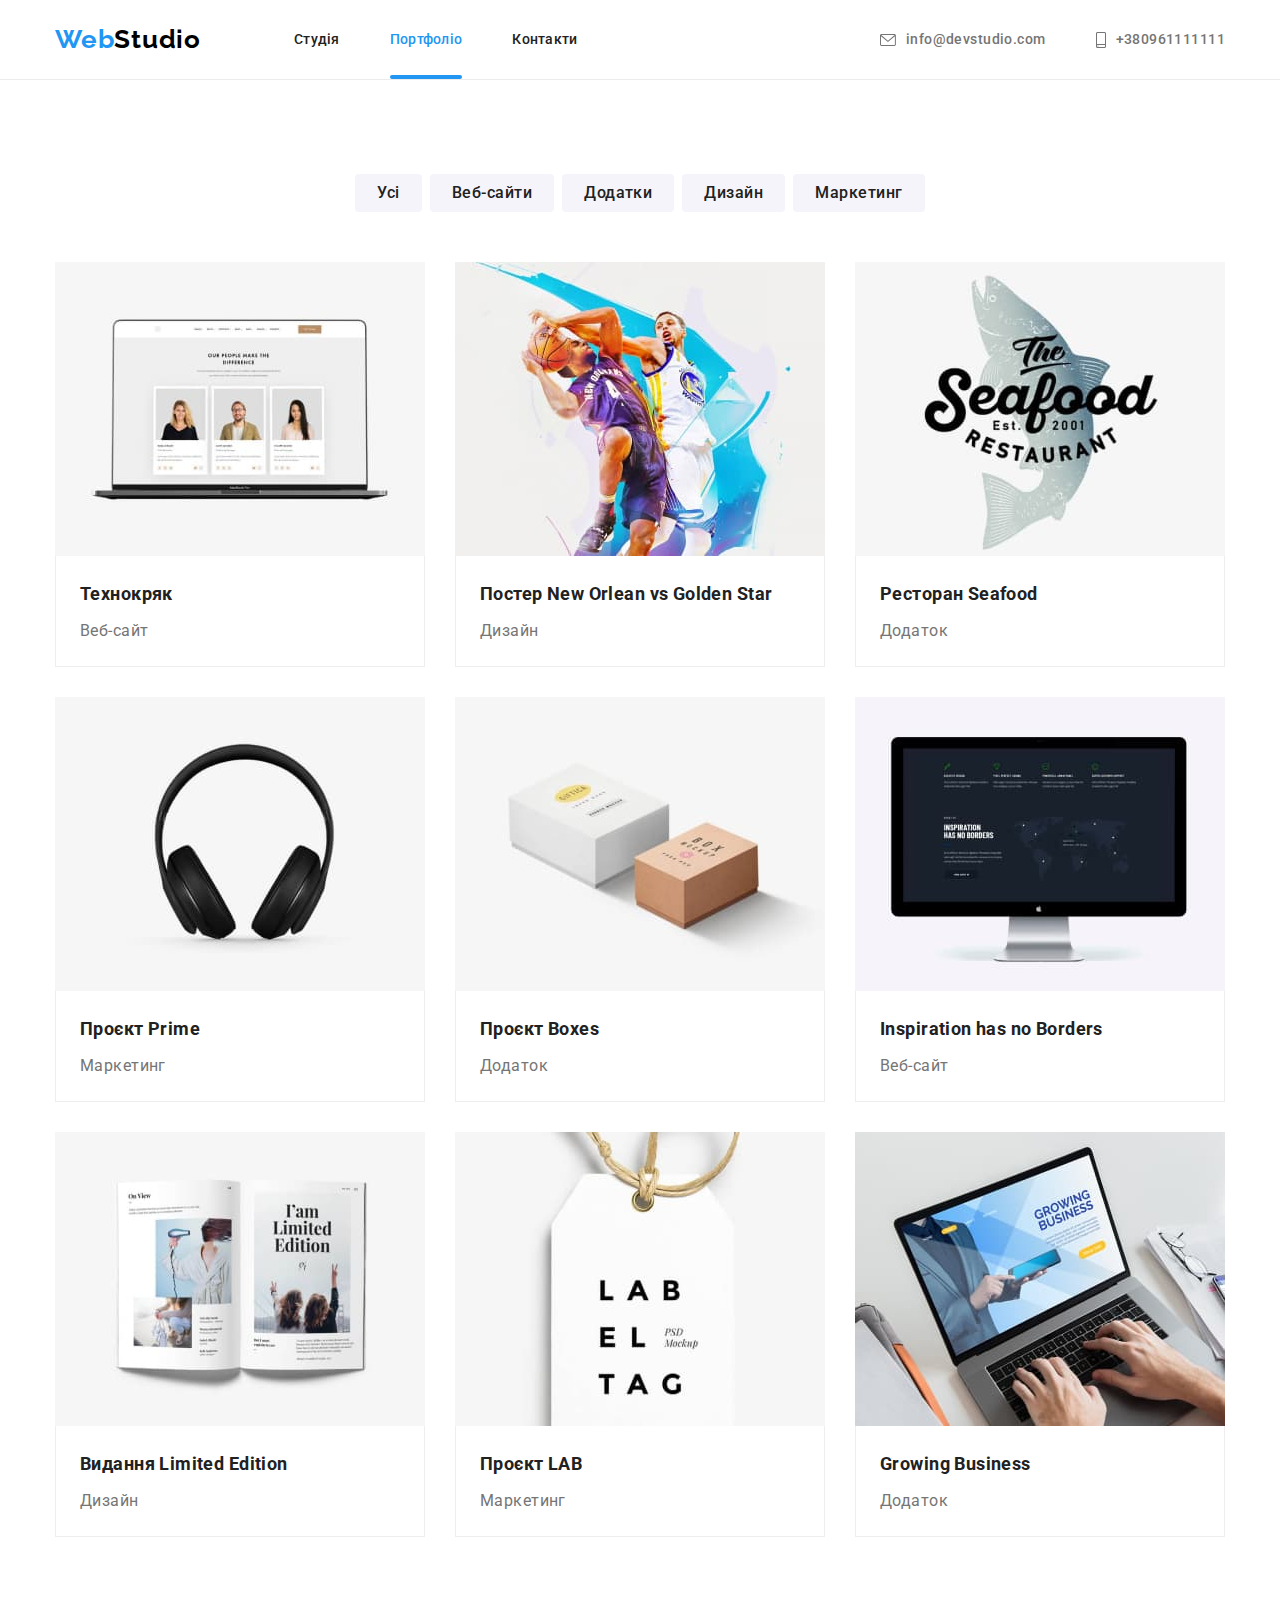
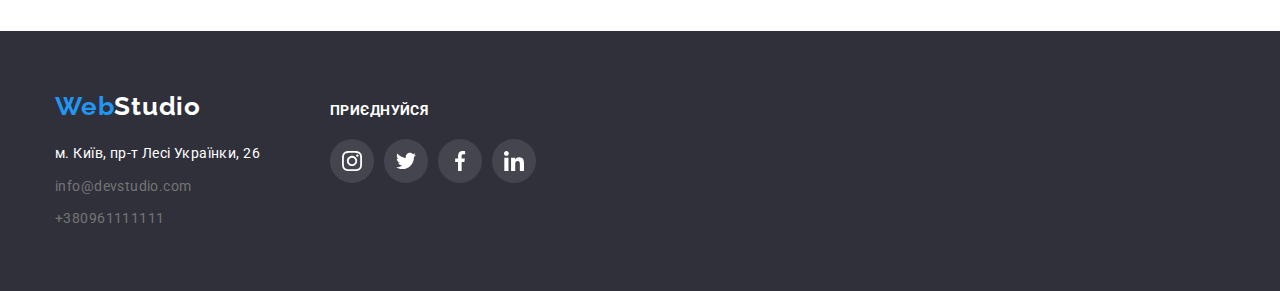
==== commit 41f2aafc: "виконано пункти А1-С7 дз-5" ====
--- a/portfolio.html
+++ b/portfolio.html
@@ -22,7 +22,7 @@
             <nav class="navigation">
                 <ul class="navigation-items">
                     <li><a class="navigation-link link" href="./index.html">Студія</a></li>
-                    <li><a class="navigation-link link current" href="./portfolio.html">Портфоліо</a></li>
+                    <li><a class="navigation-link link current navline" href="./portfolio.html">Портфоліо</a></li>
                     <li><a class="navigation-link link" href="">Контакти</a></li>
                 </ul>
             </nav>
@@ -65,7 +65,12 @@
             <ul class="example-items">
                 <li class="example">
                     <a class="link example-hover" href="">
+                        <div class="examplecard">
                     <img src="./images/workphoto1.jpg" alt="зображення веб-сайт" width="370">
+                        <p class="examplecard-text">
+                            Ресурс пропонує комплексні пропозиції з різним рівнем функціоналу та сервісів. Все це дозволить відвідувачу отримати вичерпні відомості про компанію чи приватну особу.
+                        </p>
+                        </div>
                         <div class="exampletext">
                             <h2 class="allworks-titles">Технокряк</h2>
                             <p class="allworks-p">Веб-сайт</p>
@@ -74,8 +79,12 @@
                 </li>
                 <li class="example">
                     <a class="link example-hover" href="">
-                    <img src="./images/workphoto2.jpg" alt="зображення дизайн" width="370">
-                        <div class="exampletext">
+                    <div class="examplecard">
+                    <img src="./images/workphoto2.jpg" alt="зображення веб-сайт" width="370">
+                        <p class="examplecard-text">
+                            Ресурс пропонує комплексні пропозиції з різним рівнем функціоналу та сервісів. Все це дозволить відвідувачу отримати вичерпні відомості про компанію чи приватну особу.
+                        </p>
+                        </div>                      <div class="exampletext">
                             <h2 class="allworks-titles">Постер New Orlean vs Golden Star</h2>
                             <p class="allworks-p">Дизайн</p>
                         </div>
@@ -83,8 +92,12 @@
                 </li>
                 <li class="example">
                     <a class="link example-hover" href="/">
-                    <img src="./images/workphoto3.jpg" alt="зображення додаток" width="370">
-                        <div class="exampletext">
+                    <div class="examplecard">
+                    <img src="./images/workphoto3.jpg" alt="зображення веб-сайт" width="370">
+                        <p class="examplecard-text">
+                            Ресурс пропонує комплексні пропозиції з різним рівнем функціоналу та сервісів. Все це дозволить відвідувачу отримати вичерпні відомості про компанію чи приватну особу.
+                        </p>
+                        </div>                       <div class="exampletext">
                             <h2 class="allworks-titles">Ресторан Seafood</h2>
                             <p class="allworks-p">Додаток</p>
                         </div>
@@ -92,7 +105,12 @@
                 </li>
                 <li class="example">
                     <a class="link example-hover" href="/">
-                    <img src="./images/workphoto4.jpg" alt="зображення маркетинг" width="370">
+                    <div class="examplecard">
+                    <img src="./images/workphoto4.jpg" alt="зображення веб-сайт" width="370">
+                        <p class="examplecard-text">
+                            Ресурс пропонує комплексні пропозиції з різним рівнем функціоналу та сервісів. Все це дозволить відвідувачу отримати вичерпні відомості про компанію чи приватну особу.
+                        </p>
+                        </div>
                         <div class="exampletext">
                             <h2 class="allworks-titles">Проєкт Prime</h2>
                             <p class="allworks-p">Маркетинг</p>
@@ -101,8 +119,12 @@
                 </li class="example">
                 <li class="example">
                     <a class="link example-hover" href="/">
-                    <img src="./images/workphoto5.jpg" alt="зображення додаток" width="370">
-                        <div class="exampletext">
+                    <div class="examplecard">
+                    <img src="./images/workphoto5.jpg" alt="зображення веб-сайт" width="370">
+                        <p class="examplecard-text">
+                            Ресурс пропонує комплексні пропозиції з різним рівнем функціоналу та сервісів. Все це дозволить відвідувачу отримати вичерпні відомості про компанію чи приватну особу.
+                        </p>
+                        </div>                       <div class="exampletext">
                             <h2 class="allworks-titles">Проєкт Boxes</h2>
                             <p class="allworks-p">Додаток</p>
                         </div>
@@ -110,8 +132,12 @@
                 </li>
                 <li class="example">
                     <a class="link example-hover" href="/">
+                    <div class="examplecard">
                     <img src="./images/workphoto6.jpg" alt="зображення веб-сайт" width="370">
-                        <div class="exampletext">
+                        <p class="examplecard-text">
+                            Ресурс пропонує комплексні пропозиції з різним рівнем функціоналу та сервісів. Все це дозволить відвідувачу отримати вичерпні відомості про компанію чи приватну особу.
+                        </p>
+                        </div>                        <div class="exampletext">
                             <h2 class="allworks-titles">Inspiration has no Borders</h2>
                             <p class="allworks-p">Веб-сайт</p>
                         </div>
@@ -119,8 +145,12 @@
                 </li>
                 <li class="example">
                     <a class="link example-hover" href="/">
-                    <img src="./images/workphoto7.jpg" alt="зображення дизайн" width="370">
-                        <div class="exampletext">
+                    <div class="examplecard">
+                    <img src="./images/workphoto7.jpg" alt="зображення веб-сайт" width="370">
+                        <p class="examplecard-text">
+                            Ресурс пропонує комплексні пропозиції з різним рівнем функціоналу та сервісів. Все це дозволить відвідувачу отримати вичерпні відомості про компанію чи приватну особу.
+                        </p>
+                        </div>                      <div class="exampletext">
                             <h2 class="allworks-titles">Видання Limited Edition</h2>
                         <p class="allworks-p">Дизайн</p>
                         </div>
@@ -128,7 +158,12 @@
                 </li>
                 <li class="example">
                     <a class="link example-hover" href="/">
-                    <img src="./images/workphoto8.jpg" alt="зображення маркетинг" width="370">
+                    <div class="examplecard">
+                    <img src="./images/workphoto8.jpg" alt="зображення веб-сайт" width="370">
+                        <p class="examplecard-text">
+                            Ресурс пропонує комплексні пропозиції з різним рівнем функціоналу та сервісів. Все це дозволить відвідувачу отримати вичерпні відомості про компанію чи приватну особу.
+                        </p>
+                        </div>
                         <div class="exampletext">
                             <h2 class="allworks-titles">Проєкт LAB</h2>
                             <p class="allworks-p">Маркетинг</p>
@@ -137,8 +172,12 @@
                 </li>
                 <li class="example">
                     <a class="link example-hover" href="/">
-                    <img src="./images/workphoto9.jpg" alt="зображення додаток" width="370">
-                        <div class="exampletext">
+                    <div class="examplecard">
+                    <img src="./images/workphoto9.jpg" alt="зображення веб-сайт" width="370">
+                        <p class="examplecard-text">
+                            Ресурс пропонує комплексні пропозиції з різним рівнем функціоналу та сервісів. Все це дозволить відвідувачу отримати вичерпні відомості про компанію чи приватну особу.
+                        </p>
+                        </div>                       <div class="exampletext">
                             <h2 class="allworks-titles">Growing Business</h2>
                             <p class="allworks-p">Додаток</p>
                         </div>
@@ -172,7 +211,7 @@
                     </address>
                 </div>
     
-                <div class="footer-enjoy">
+                <div class="footer-join">
                     <p>Приєднуйся</p>
                     <ul class="footer-icons">
                         <li class="footer-icon">
--- a/css/style.css
+++ b/css/style.css
@@ -98,6 +98,7 @@
 }
 
 .navigation-link{
+    position: relative;
     font-weight: 500;
     font-size: 14px;
     line-height: 1.14;
@@ -109,6 +110,16 @@
 .navigation-link:hover,
 .navigation-link:focus{
     color: var(--hover-color);
+}
+.navline::after{
+    content: '';
+    display: block;
+    position: absolute;
+    bottom: 0;
+    width: 100%;
+    height: 4px;
+    border-radius: 2px;
+    background: var(--hover-color);
 }
 .current{
    color: var(--hover-color);
@@ -178,7 +189,8 @@
     margin-left: auto;
     margin-right: auto;
     background-color: #C4C4C4;
-    background-image: linear-gradient(rgba(47, 48, 58, 0.4), rgba(47, 48, 58, 0.4)),
+    background-image: linear-gradient(rgba(47, 48, 58, 0.4), 
+                                    rgba(47, 48, 58, 0.4)),
     url('../images/herosq.jpg');
     background-repeat: no-repeat;
     background-position: center;
@@ -287,6 +299,27 @@
 .works-item:not(:first-child) {
     margin-left: 30px;
 }
+.works-item{
+    display: flex;
+    position: relative;
+    
+}
+.workcard-text{
+    display: flex;
+    position: absolute;
+    width: 370px;
+    height: 70px;
+    font-weight: 700;
+    font-size: 14px;
+    line-height: 16px;
+    letter-spacing: 0.03em;
+    text-transform: uppercase;
+    background-color: rgba(47, 48, 58, 0.8);
+    color: #FFFFFF;
+    bottom: 0;
+    justify-content: center;
+    align-items: center;
+}
 .ourteam{
     background-color: #F5F4FA;
 }
@@ -301,7 +334,9 @@
     width: 270px;
     text-align: center;
     background: var(--textwhite-color);
-    box-shadow: 0px 1px 3px rgba(0, 0, 0, 0.12), 0px 1px 1px rgba(0, 0, 0, 0.14), 0px 2px 1px rgba(0, 0, 0, 0.2);
+    box-shadow: 0px 1px 3px rgba(0, 0, 0, 0.12),
+                0px 1px 1px rgba(0, 0, 0, 0.14), 
+                0px 2px 1px rgba(0, 0, 0, 0.2);
     border-radius: 0px 0px 4px 4px;
 }
 .specialist:not(:first-child) {
@@ -338,6 +373,7 @@
 .specialistlink-items{
     display: flex;
     justify-content: center;
+    gap: 10px;
 }
 
 .example-items{
@@ -356,6 +392,9 @@
                 0px 4px 4px rgba(0, 0, 0, 0.06), 
                 1px 4px 6px rgba(0, 0, 0, 0.16);
 }
+.example-hover:hover .examplecard-text{
+    transform: translateY(0)
+}
 .example:nth-child(3n+1){
 margin-left: 0;
 }
@@ -366,6 +405,30 @@
     border: 1px solid var(--backgroundfilter-color);
     border-top: none;
 }
+.examplecard{
+    display: flex;
+    position: relative;
+    overflow: hidden;
+}
+.examplecard-text{
+    position: absolute;
+    width: 100%;
+    height: 100%;
+    font-weight: 400;
+    font-size: 18px;
+    line-height: 1.55;
+    letter-spacing: 0.03em;
+    
+    background-color: rgba(33, 150, 243, 0.9);
+    color: #FFFFFF;
+    padding: 63px 24px;
+    justify-content: center;
+    align-items: center;
+
+    transform: translateY(101%);
+    transition: transform 250ms cubic-bezier(0.4, 0, 0.2, 1);
+    
+}
 .filterbuttons{
     display: flex;
     margin-bottom: 50px;
@@ -413,7 +476,6 @@
     height: 92px;
     border: 1px solid #AFB1B8;
     border-radius: 4px;
-    background-color: var(--textwhite-color);
     fill: #AFB1B8;
 }
 .client-button:hover{
@@ -431,7 +493,7 @@
 .footer-contacts{
     display: block;
 }
-.footer-enjoy{
+.footer-join{
     font-weight: 700;
     font-size: 14px;
     line-height: 1.14;
@@ -439,8 +501,6 @@
     text-transform: uppercase;
     color: var(--textwhite-color);
     margin-left: 70px;
-    margin-top: 12px;
-
 }
 .footer-icons{
     display: flex;
